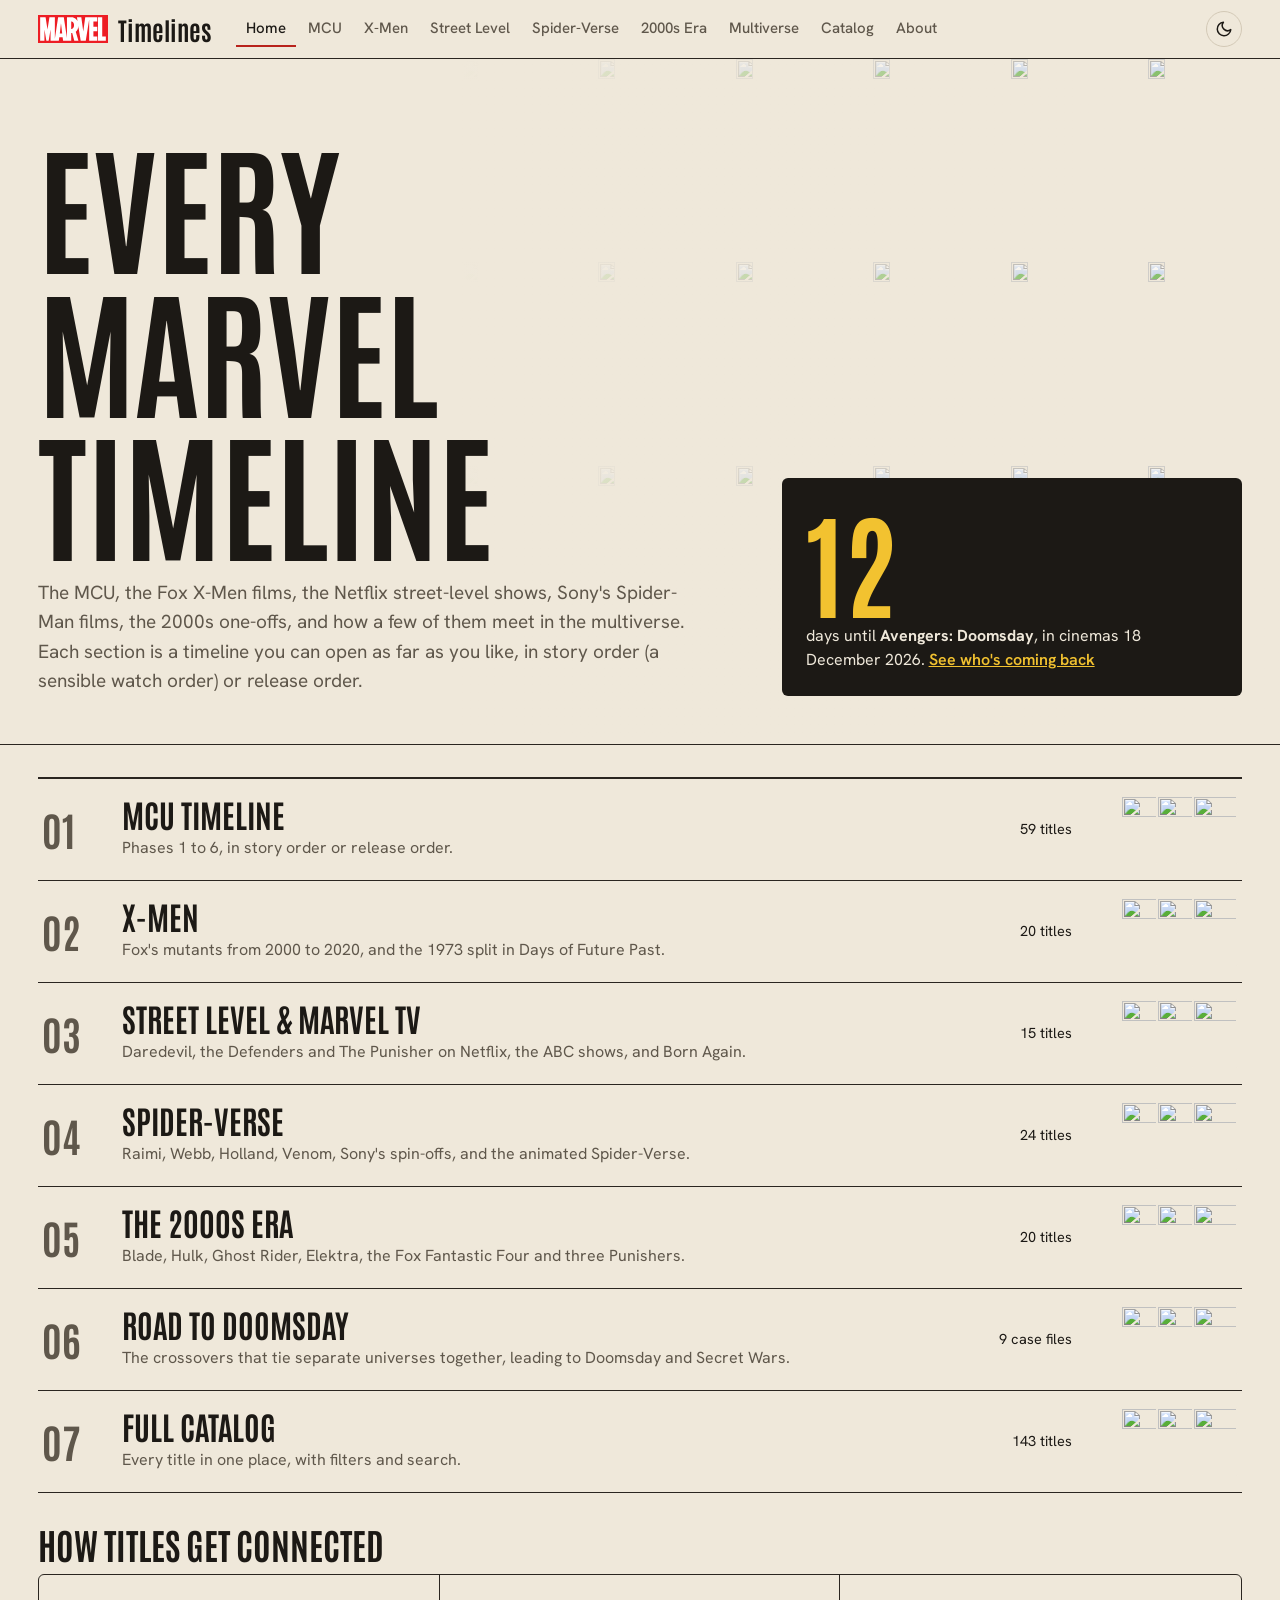
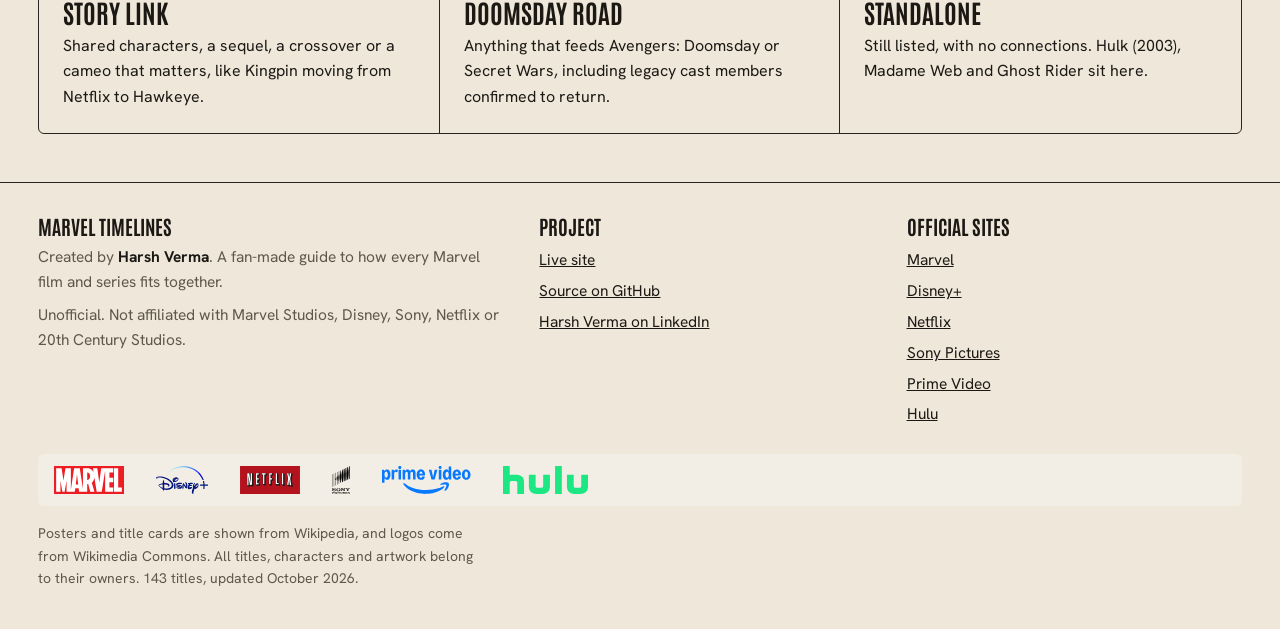
==== index.html @ 82e6a915 "Fix sticky timeline controls hiding Replace transformed hiding with pixel-aligned sticky positioning" ====
<!doctype html>
<html lang="en">
<head>
<meta charset="utf-8">
<meta name="viewport" content="width=device-width,initial-scale=1">
<title>Marvel Timelines: Every MCU, X-Men &amp; Spider-Man Watch Order</title>
<meta name="description" content="Every Marvel watch order in one place: the MCU, Fox X-Men, Netflix shows, Sony's Spider-Man films and the road to Avengers: Doomsday, as timelines.">
<link rel="preconnect" href="https://fonts.googleapis.com"><link rel="preconnect" href="https://fonts.gstatic.com" crossorigin>
<link href="https://fonts.googleapis.com/css2?family=Antonio:wght@500;700&family=Hanken+Grotesk:wght@400;500;600&display=swap" rel="stylesheet">
<link rel="stylesheet" href="assets/style.css?v=12">
<script>(function(){var m;try{m=localStorage.getItem("mode")}catch(e){}if(m==="dark"||(!m&&matchMedia("(prefers-color-scheme: dark)").matches))document.documentElement.dataset.mode="dark"})()</script>












<!-- seo:start (generated by tools/build-seo.mjs, do not edit by hand) -->
<link rel="canonical" href="https://marvel.harver.in/">
<link rel="icon" href="favicon.png" type="image/png"><link rel="apple-touch-icon" href="apple-touch-icon.png">
<meta name="author" content="Harsh Verma">
<meta property="og:type" content="website"><meta property="og:site_name" content="Marvel Timelines">
<meta property="og:title" content="Marvel Timelines: Every MCU, X-Men &amp; Spider-Man Watch Order"><meta property="og:description" content="Every Marvel watch order in one place: the MCU, Fox X-Men, Netflix shows, Sony's Spider-Man films and the road to Avengers: Doomsday, as timelines.">
<meta property="og:url" content="https://marvel.harver.in/"><meta property="og:image" content="https://marvel.harver.in/assets/share.jpg">
<meta property="og:image:width" content="1200"><meta property="og:image:height" content="630">
<meta name="twitter:card" content="summary_large_image">
<script type="application/ld+json">{"@context":"https://schema.org","@graph":[{"@type":"WebSite","@id":"https://marvel.harver.in/#website","url":"https://marvel.harver.in/","name":"Marvel Timelines","inLanguage":"en","description":"Every Marvel watch order in one place: the MCU, Fox X-Men, Netflix shows, Sony's Spider-Man films and the road to Avengers: Doomsday, as timelines.","author":{"@type":"Person","name":"Harsh Verma","url":"https://www.linkedin.com/in/harsh-verma007/","sameAs":["https://www.linkedin.com/in/harsh-verma007/","https://github.com/HarshReaver"]},"publisher":{"@type":"Person","name":"Harsh Verma","url":"https://www.linkedin.com/in/harsh-verma007/","sameAs":["https://www.linkedin.com/in/harsh-verma007/","https://github.com/HarshReaver"]}},{"@type":"ItemList","name":"Marvel Timelines sections","itemListElement":[{"@type":"ListItem","position":1,"name":"MCU Timeline: Watch Order in Story & Release Order","url":"https://marvel.harver.in/mcu.html"},{"@type":"ListItem","position":2,"name":"X-Men Movies in Order: Both Fox Timelines Explained","url":"https://marvel.harver.in/xmen.html"},{"@type":"ListItem","position":3,"name":"Daredevil, Punisher & Marvel Netflix Shows in Order","url":"https://marvel.harver.in/street-level.html"},{"@type":"ListItem","position":4,"name":"Spider-Man Movies in Order: Every Spider-Verse Timeline","url":"https://marvel.harver.in/spider-verse.html"},{"@type":"ListItem","position":5,"name":"2000s Marvel Movies: Blade, Hulk, Ghost Rider & More","url":"https://marvel.harver.in/legacy.html"},{"@type":"ListItem","position":6,"name":"Road to Avengers: Doomsday & Secret Wars Explained","url":"https://marvel.harver.in/multiverse.html"},{"@type":"ListItem","position":7,"name":"Every Marvel Movie & Series: Full Catalog with Filters","url":"https://marvel.harver.in/catalog.html"},{"@type":"ListItem","position":8,"name":"About Marvel Timelines: How the Watch Orders Work","url":"https://marvel.harver.in/about.html"}]}]}</script>
<!-- seo:end -->
</head>
<body data-page="home">
<div id="site-nav"><!-- static:start --><nav aria-label="Site"><a href="index.html">Home</a> <a href="mcu.html">MCU</a> <a href="xmen.html">X-Men</a> <a href="street-level.html">Street Level</a> <a href="spider-verse.html">Spider-Verse</a> <a href="legacy.html">2000s Era</a> <a href="multiverse.html">Multiverse</a> <a href="catalog.html">Catalog</a> <a href="about.html">About</a></nav><!-- static:end --></div>
<section class="cover">
  <div class="poster-wall" data-ids="av1,eg,iw,xm1,logan,sm2,itsv,blade1,dw,nwh,bp,ff,dofp,venom1,gotg,cafa,thunderbolts,atsv"></div>
  <div class="wrap">
    <div>
      <h1 class="masthead">Every Marvel timeline</h1>
      <p class="lede">The MCU, the Fox X-Men films, the Netflix street-level shows, Sony's Spider-Man films, the 2000s one-offs, and how a few of them meet in the multiverse. Each section is a timeline you can open as far as you like, in story order (a sensible watch order) or release order.</p>
    </div>
    <aside class="countdown" aria-live="polite">
      <div class="n" id="days">—</div>
      <p id="days-label">days until <b>Avengers: Doomsday</b>, in cinemas 18 December 2026. <a href="multiverse.html">See who's coming back</a></p>
    </aside>
  </div>
</section>
<main class="wrap">
  <nav class="toc" aria-label="Sections">
    <ol>
      <li><a href="mcu.html"><span class="num">01</span><span><span class="t">MCU Timeline</span><span class="d">Phases 1 to 6, in story order or release order.</span></span><span class="c" data-c="mcu"></span><span class="toc-posters" data-ids="cafa,av1,eg"></span></a></li>
      <li><a href="xmen.html"><span class="num">02</span><span><span class="t">X-Men</span><span class="d">Fox's mutants from 2000 to 2020, and the 1973 split in Days of Future Past.</span></span><span class="c" data-c="xmen"></span><span class="toc-posters" data-ids="xm1,dofp,logan"></span></a></li>
      <li><a href="street-level.html"><span class="num">03</span><span><span class="t">Street Level &amp; Marvel TV</span><span class="d">Daredevil, the Defenders and The Punisher on Netflix, the ABC shows, and Born Again.</span></span><span class="c" data-c="street"></span><span class="toc-posters" data-ids="dd03,ddba,ddba2"></span></a></li>
      <li><a href="spider-verse.html"><span class="num">04</span><span><span class="t">Spider-Verse</span><span class="d">Raimi, Webb, Holland, Venom, Sony's spin-offs, and the animated Spider-Verse.</span></span><span class="c" data-c="spider"></span><span class="toc-posters" data-ids="sm2,itsv,nwh"></span></a></li>
      <li><a href="legacy.html"><span class="num">05</span><span><span class="t">The 2000s Era</span><span class="d">Blade, Hulk, Ghost Rider, Elektra, the Fox Fantastic Four and three Punishers.</span></span><span class="c" data-c="legacy"></span><span class="toc-posters" data-ids="blade1,gr,ff05"></span></a></li>
      <li><a href="multiverse.html"><span class="num">06</span><span><span class="t">Road to Doomsday</span><span class="d">The crossovers that tie separate universes together, leading to Doomsday and Secret Wars.</span></span><span class="c">9 case files</span><span class="toc-posters" data-ids="loki1,mom,dw"></span></a></li>
      <li><a href="catalog.html"><span class="num">07</span><span><span class="t">Full Catalog</span><span class="d">Every title in one place, with filters and search.</span></span><span class="c" id="c-all"></span><span class="toc-posters" data-ids="hd,bh6,venom3"></span></a></li>
    </ol>
  </nav>
  <h2 style="font-size:36px;text-transform:uppercase;margin-bottom:12px">How titles get connected</h2>
  <div class="rules">
    <div><b>Story link</b><p>Shared characters, a sequel, a crossover or a cameo that matters, like Kingpin moving from Netflix to Hawkeye.</p></div>
    <div><b>Doomsday road</b><p>Anything that feeds Avengers: Doomsday or Secret Wars, including legacy cast members confirmed to return.</p></div>
    <div><b>Standalone</b><p>Still listed, with no connections. Hulk (2003), Madame Web and Ghost Rider sit here.</p></div>
  </div>
</main>
<div id="site-foot"><!-- static:start --><footer><p>Marvel Timelines, a fan-made guide by Harsh Verma.
  <a href="https://marvel.harver.in/">marvel.harver.in</a> · <a href="https://github.com/HarshReaver/Marvel-Timelines">Source on GitHub</a> ·
  <a href="https://www.linkedin.com/in/harsh-verma007/">Harsh Verma on LinkedIn</a></p>
  <p>Official sites: <a href="https://www.marvel.com">Marvel</a> · <a href="https://www.disneyplus.com">Disney+</a> ·
  <a href="https://www.netflix.com">Netflix</a> · <a href="https://www.sonypictures.com">Sony Pictures</a></p></footer><!-- static:end --></div>
<script src="assets/data.js?v=3"></script>
<script src="assets/media.js?v=4"></script>
<script src="assets/app.js?v=6"></script>
<script src="assets/home.js?v=3"></script>
</body>
</html>
---- assets/style.css ----
/* Marvel Timelines — one stylesheet, one theme per page via body[data-theme].
   Type: Antonio (display) + Hanken Grotesk (body); a page title may take one outlier face. */
:root{
  --display:"Antonio","Arial Narrow",sans-serif;
  --body:"Hanken Grotesk",ui-sans-serif,sans-serif;
  --s1:4px;--s2:8px;--s3:12px;--s4:16px;--s5:24px;--s6:32px;--s7:48px;--s8:72px;
  --bg:#efe8da;--paper:#f8f4ec;--ink:#1c1915;--muted:#5f574b;--rule:#d3c9b6;--line:#2a2520;
  --accent:#b8231c;--strip:#f3eee5;
}
[data-theme=mcu]{--bg:#0f1216;--paper:#161a20;--ink:#ece6da;--muted:#a49d90;--rule:#2b3038;--line:#3d434d;--accent:#e23b3b}
[data-theme=xmen]{--bg:#e9ecef;--paper:#f7f8fa;--ink:#1c2632;--muted:#566272;--rule:#cad1d9;--line:#2c3744;--accent:#5d7085;--head-bg:#29333f}
[data-theme=street]{--bg:#0d0b0b;--paper:#161313;--ink:#ebe4da;--muted:#988e85;--rule:#2e2927;--line:#3c3533;--accent:#d0181f}
[data-theme=spider]{--bg:#10131f;--paper:#171b2b;--ink:#f1eee8;--muted:#a3a9bd;--rule:#2b3047;--line:#3b4262;--accent:#e2231a}
[data-theme=legacy]{--bg:#1b2a33;--paper:#f2e6c9;--ink:#f2e6c9;--muted:#a9bcc2;--rule:#355261;--line:#4b6b7a;--accent:#f08a24}
[data-theme=tva]{--bg:#0c1a12;--paper:#13261a;--ink:#e8e2c8;--muted:#9db39f;--rule:#22382a;--line:#3c5a44;--accent:#d4a531}
/* dark theme (nav button) for the light pages; the MCU, Street Level, Spider-Verse, 2000s and Multiverse pages are always dark */
html[data-mode=dark]{color-scheme:dark}
html[data-mode=dark] body:not([data-theme]){--bg:#121110;--paper:#1c1a17;--ink:#ece6da;--muted:#a39b8e;--rule:#302c27;--line:#4a443d;--accent:#e5463c}
html[data-mode=dark] [data-theme=xmen]{--bg:#11161c;--paper:#19202a;--ink:#e6eaef;--muted:#9eaaba;--rule:#28313c;--line:#3c4756;--accent:#9fb3c8}

*{box-sizing:border-box}
html,body{overflow-x:clip}
html{scroll-behavior:smooth}
body{margin:0;background:var(--bg);color:var(--ink);font:400 17px/1.6 var(--body);font-variant-numeric:lining-nums tabular-nums;-webkit-font-smoothing:antialiased}
h1,h2,h3,h4{font-family:var(--display);font-weight:700;line-height:1.05;margin:0}
a{color:inherit}
img{max-width:100%}
.wrap{max-width:2200px;margin:0 auto;padding:0 clamp(16px,3vw,56px)}
:focus-visible{outline:3px solid var(--accent);outline-offset:2px}

/* ---------- nav ---------- */
.nav{position:sticky;top:0;z-index:30;background:var(--bg);border-bottom:1px solid var(--line)}
.nav .wrap{display:flex;align-items:center;gap:var(--s5);min-height:58px}
.mark{display:flex;align-items:center;gap:10px;text-decoration:none;flex:none}
.mark img{height:28px;width:auto;display:block}
.mark span{font:700 25px/1 var(--display)}
.nav ul{display:flex;gap:2px;list-style:none;margin:0;padding:0;overflow-x:auto;min-width:0;scrollbar-width:none}
.nav ul::-webkit-scrollbar{display:none}
.nav li a{display:block;padding:9px 10px;font:500 15px/1 var(--body);text-decoration:none;white-space:nowrap;color:var(--muted);border-bottom:2px solid transparent}
.nav li a:hover{color:var(--ink)}
.nav li a[aria-current]{color:var(--ink);border-color:var(--accent)}
.mode{flex:none;display:grid;place-items:center;width:36px;height:36px;margin-left:auto;padding:0;border:1px solid var(--rule);border-radius:50%;background:none;color:var(--ink);cursor:pointer}
.mode:hover{border-color:var(--ink)}
.mode svg{width:18px;height:18px}
.mode .sun,html[data-mode=dark] .mode .moon{display:none}
html[data-mode=dark] .mode .sun{display:block}

/* ---------- page head: title, poster wall ---------- */
.head{position:relative;overflow:hidden;isolation:isolate;background:var(--head-bg,var(--bg));border-bottom:1px solid var(--line)}
.head-copy{position:relative;z-index:1;padding-top:var(--s7);padding-bottom:var(--s7)}
.head h1{font-size:clamp(52px,8vw,112px);line-height:1.02;text-transform:uppercase;margin:0 0 var(--s4)}
.head h1 .h1-sub{display:block;margin-top:.5em;font:600 clamp(16px,1.6vw,22px)/1.3 var(--body,inherit);letter-spacing:.08em;text-shadow:none;color:var(--muted)}
.lede{max-width:62ch;margin:0;font-size:19px;line-height:1.55;color:var(--muted)}
.lede b{color:var(--ink);font-weight:600}
.poster-wall{position:absolute;z-index:0;top:0;right:0;bottom:0;width:min(64%,1150px);display:flex;flex-wrap:wrap;align-content:flex-start;gap:6px;overflow:hidden}
.poster-wall img{width:calc((100% - 30px) / 6);height:auto;aspect-ratio:2/3;object-fit:cover;display:block}
.poster-wall img.w2{width:calc((100% - 30px) / 3 + 6px);aspect-ratio:4/3}
.poster-wall::after{content:"";position:absolute;inset:0;background:linear-gradient(90deg,var(--head-bg,var(--bg)) 0%,color-mix(in oklab,var(--head-bg,var(--bg)) 78%,transparent) 30%,color-mix(in oklab,var(--head-bg,var(--bg)) 40%,transparent) 70%,color-mix(in oklab,var(--head-bg,var(--bg)) 25%,transparent) 100%)}
[data-theme=xmen] .head{--ink:#eef1f4;--muted:#c2cad4;color:var(--ink)}
[data-theme=xmen] .head h1{font:400 clamp(40px,6vw,84px)/1.1 "Michroma",var(--display);letter-spacing:.14em}
[data-theme=street] .head h1{color:var(--accent)}
[data-theme=spider] .head h1{text-shadow:-3px 0 rgb(0 200 255 / .7),3px 0 rgb(255 30 90 / .7)}
[data-theme=tva] .head h1{font:700 clamp(44px,7vw,96px)/1.04 "Space Mono",monospace;letter-spacing:-.02em}

/* ---------- controls ---------- */
.controls{display:flex;flex-wrap:wrap;gap:var(--s3) var(--s4);align-items:center;padding:var(--s4) 0;border-bottom:1px solid var(--rule)}
.seg{display:inline-flex;border:1.5px solid var(--line);border-radius:6px;overflow:hidden}
.seg button{font:500 14.5px/1 var(--body);background:none;color:var(--ink);border:0;padding:10px 14px;cursor:pointer}
.seg button+button{border-left:1.5px solid var(--line)}
.seg button[aria-pressed=true]{background:var(--ink);color:var(--bg)}
.controls input[type=search],.controls select{font:15px var(--body);padding:9px 12px;border:1.5px solid var(--line);border-radius:6px;background:var(--paper);color:var(--ink);min-width:220px}
.controls label{font-size:15px;display:flex;gap:6px;align-items:center;cursor:pointer}
.count{margin-left:auto;font-size:14px;color:var(--muted)}
/* hidden by moving its sticky top in whole pixels (a transform left the buttons on half pixels and clipped their borders) */
.t-controls{position:sticky;top:59px;z-index:20;background:var(--bg);display:block;transition:top .25s ease}
.t-controls.away{top:calc(-1 * var(--bar-h, 160px))}
.t-bar-top{display:flex;flex-wrap:wrap;gap:10px 16px;align-items:center}
/* the 2px/1px padding keeps the button borders inside the scroll box, which clips them at some zoom levels */
.t-jump{display:flex;gap:6px;margin-top:8px;overflow-x:auto;padding:2px 1px 4px;scrollbar-width:none}
.t-jump::-webkit-scrollbar{display:none}
.t-jump button{flex:none;font:500 14px/1 var(--body);padding:8px 12px;border-radius:999px;cursor:pointer;background:none;color:var(--ink);border:1.5px solid var(--jump,var(--gc))}
.t-jump button[aria-pressed=true]{background:var(--jump,var(--gc));color:var(--jump-ink,var(--bg))}
/* section buttons in one page colour: MCU red, X-Men steel, Street Level red, Spider-Verse blue with the red/cyan title glitch, 2000s orange */
[data-theme=mcu] .t-jump{--jump:#d42a2a;--jump-ink:#fff}
[data-theme=xmen] .t-jump{--jump:var(--accent);--jump-ink:var(--paper)}
[data-theme=spider] .t-jump{--jump:#1f5fd6;--jump-ink:#fff}
[data-theme=street] .t-jump{--jump:var(--accent);--jump-ink:#fff}
[data-theme=legacy] .t-jump{--jump:var(--accent);--jump-ink:#1b2a33}
[data-theme=spider] .t-jump button[aria-pressed=true]{text-shadow:-1px 0 rgb(0 200 255 / .8),1.5px 0 rgb(255 30 90 / .95)}

/* ---------- collapsible sections ---------- */
.tree{padding:var(--s4) 0 var(--s7)}
.t-sec{margin:0 0 var(--s3);scroll-margin-top:190px}
.s-head{all:unset;box-sizing:border-box;cursor:pointer;display:flex;align-items:center;gap:var(--s4);width:100%;padding:12px 18px;background:var(--gc);color:var(--bg);border-radius:4px}
.s-head:hover{filter:brightness(1.08)}
.s-head:focus-visible{outline:3px solid var(--accent);outline-offset:3px}
.s-name{font:700 27px/1.05 var(--display);text-transform:uppercase}
.s-count{margin-left:auto;font-size:14px;white-space:nowrap;opacity:.85}
.s-chev{flex:none;width:11px;height:11px;border-right:2.5px solid currentColor;border-bottom:2.5px solid currentColor;transform:rotate(45deg);margin:-6px 4px 0 0;transition:transform .15s}
.t-sec.closed .s-chev{transform:rotate(-45deg);margin-top:0}
.s-sub{margin:var(--s2) 0 0;font-size:15px;color:var(--muted)}
.t-sec.closed .sec-body{display:none}
.sec-body{padding-top:var(--s5)}
.t-sec.bare .sec-body{padding-top:0}
[data-theme=xmen] .s-name{font:400 18px/1.3 "Michroma",var(--display);letter-spacing:.12em}
[data-theme=legacy] .s-head,[data-theme=legacy] .t-jump button[aria-pressed=true]{color:#1b2a33}

/* ---------- tree rows ---------- */
.t-row,.t-cell{position:relative;padding-left:44px}
.t-row{padding-bottom:var(--s5)}
.t-row::before,.t-cell::before{content:"";position:absolute;left:12px;top:0;bottom:0;width:3px;background:var(--gc)}
.node{position:relative;display:grid;grid-template-columns:108px minmax(0,1fr);gap:var(--s4);align-items:start;background:var(--paper);border:1px solid var(--rule);border-radius:4px;padding:var(--s4);color:var(--ink)}
.node::before{content:"";position:absolute;left:-42px;top:20px;width:20px;height:20px;border-radius:50%;background:var(--bg);border:4px solid var(--gc)}
.node.no-img,.node.wide-img{grid-template-columns:minmax(0,1fr)}
.node.is-up{border-style:dashed}
.n-poster{display:block;width:108px;height:auto;aspect-ratio:2/3;object-fit:cover;border-radius:3px;background:var(--rule)}
.wide-img .n-poster{width:auto;max-width:min(100%,360px);height:auto;max-height:120px;aspect-ratio:auto;object-fit:contain;background:none}
.n-meta{display:flex;flex-wrap:wrap;justify-content:space-between;gap:2px 12px;font-size:14px;color:var(--muted)}
.n-num{display:inline-block;margin-right:8px;padding:0 6px;border-radius:3px;background:var(--gc);color:var(--bg);font-weight:600}
.n-title{font-size:27px;line-height:1.05;text-transform:uppercase;margin:4px 0 6px}
.node p{margin:6px 0 0;font-size:16px;line-height:1.6;max-width:70ch}
.n-links{list-style:none;margin:var(--s3) 0 0;padding:var(--s3) 0 0;border-top:1px solid var(--rule);font-size:14.5px;color:var(--muted);display:grid;gap:4px}
.n-links button{all:unset;cursor:pointer;font-weight:600;color:var(--ink);text-decoration:underline;text-decoration-thickness:1px;text-underline-offset:3px;margin-right:4px}
.n-links button:hover{color:var(--accent)}
.n-wp{display:inline-block;margin-top:var(--s2);font-size:14px;color:var(--muted)}
.tags{display:flex;flex-wrap:wrap;gap:6px;margin:2px 0 4px}
.tag{font:600 13px/1.2 var(--body);padding:3px 9px;border-radius:999px;border:1px solid currentColor}
.tag.mv{color:var(--accent)}
.tag.up{background:var(--ink);color:var(--bg);border-color:var(--ink)}
.tag.bad{background:#6b4423;color:#f6efe2;border-color:#6b4423}
/* optional extras: a plain list inside the node, never a card in a card */
.sides{grid-column:1/-1;margin-top:var(--s2);padding-top:var(--s3);border-top:1px dashed var(--rule)}
.sides-h{font-size:14.5px;font-weight:600;color:var(--muted);margin-bottom:var(--s2)}
.sides .node{background:none;border:0;border-radius:0;padding:var(--s2) 0;grid-template-columns:64px minmax(0,1fr)}
.sides .node.no-img,.sides .node.wide-img{grid-template-columns:minmax(0,1fr)}
.sides .node::before{display:none}
.sides .n-poster{width:64px}
.sides .wide-img .n-poster{max-height:70px}
.sides .n-title{font-size:20px}
.sides .node p{font-size:15px}
.t-fork{position:relative;display:grid;grid-template-columns:repeat(var(--n),minmax(0,1fr));gap:var(--s4);padding:30px 0 var(--s4)}
.t-fork::before{content:"";position:absolute;left:12px;top:0;height:22px;width:3px;background:var(--line)}
.t-fork::after{content:"";position:absolute;left:12px;right:12%;top:20px;height:3px;background:var(--line)}
.t-fork>div{border-top:5px solid var(--gc);padding:var(--s2) 0 0 6px}
.t-fork b{display:block;font:700 23px/1.1 var(--display);text-transform:uppercase;color:var(--gc)}
.t-fork small{display:block;font-size:14px;color:var(--muted);margin-top:3px}
[data-theme=xmen] .t-fork b{font:400 15px/1.3 "Michroma",var(--display);letter-spacing:.1em}
.t-lanes{display:grid;grid-template-columns:repeat(var(--n),minmax(0,1fr));gap:0 var(--s4)}
.t-cell{padding-left:32px;padding-bottom:var(--s5);grid-row:var(--r);grid-column:var(--l)}
.t-cell::before{left:6px}
.t-cell .node{grid-template-columns:76px minmax(0,1fr);padding:var(--s3)}
.t-cell .node.no-img,.t-cell .node.wide-img{grid-template-columns:minmax(0,1fr)}
.t-cell .node::before{left:-36px}
.t-cell .n-poster{width:76px}
.t-cell.empty::before{display:none}
.t-lanes[style*="--n:4"] .node{grid-template-columns:minmax(0,1fr)}
.t-lanes[style*="--n:4"] .n-poster{width:96px}
.t-lanes[style*="--n:4"] .node p,.t-lanes[style*="--n:4"] .n-links{font-size:14px}
.t-lanes[style*="--n:4"] .n-title{font-size:21px}
.lane-tag{display:none}
.flash{animation:flash 1.8s ease-out}
@keyframes flash{0%{box-shadow:0 0 0 5px var(--accent)}100%{box-shadow:0 0 0 0 transparent}}
[data-theme=legacy] .node{--ink:#1d1b17;--muted:#5a5446;--rule:#cbbd97;color:#1d1b17}
[data-theme=legacy] .n-num{color:#1d1b17}

/* wide screens and zoomed-out views: two columns around a centre spine, then three */
@media (min-width:1180px){
  .sec-body:not(.has-lanes){display:grid;grid-template-columns:repeat(2,minmax(0,1fr));column-gap:88px;position:relative}
  .sec-body:not(.has-lanes)::before{content:"";position:absolute;left:50%;top:0;bottom:var(--s5);width:3px;margin-left:-1.5px;background:var(--gc)}
  .sec-body:not(.has-lanes)>.t-row{padding-left:0}
  .sec-body:not(.has-lanes)>.t-row::before{display:none}
  .sec-body:not(.has-lanes)>.t-row:nth-child(odd)>.node::before{left:auto;right:-55px}
  .sec-body:not(.has-lanes)>.t-row:nth-child(even)>.node::before{left:-55px}
}
@media (min-width:2000px){
  .sec-body:not(.has-lanes){grid-template-columns:repeat(3,minmax(0,1fr));column-gap:var(--s5)}
  .sec-body:not(.has-lanes)::before,.sec-body:not(.has-lanes)>.t-row>.node::before{display:none}
}

/* ---------- dialog ---------- */
dialog{border:1px solid var(--line);border-radius:6px;background:var(--paper);color:var(--ink);padding:0;max-width:680px;width:calc(100% - 32px)}
[data-theme=legacy] dialog{--ink:#1d1b17;--muted:#5a5446;--rule:#cbbd97;color:#1d1b17}
dialog::backdrop{background:rgb(12 10 8 / .65)}
.dlg-top{display:grid;grid-template-columns:auto minmax(0,1fr);gap:var(--s4);padding:var(--s5);border-bottom:1px solid var(--rule);position:relative}
.dlg-top .n-poster{width:96px}
.dlg-top.wide{grid-template-columns:minmax(0,1fr)}
.dlg-top h3{font-size:34px;text-transform:uppercase;padding-right:44px}
.dlg-where{font-size:14.5px;color:var(--muted);margin-top:4px}
.dlg-x{position:absolute;top:14px;right:14px;font:500 22px/1 var(--body);background:none;border:1.5px solid var(--line);border-radius:6px;color:var(--ink);width:38px;height:38px;cursor:pointer}
.dlg-body{padding:var(--s4) var(--s5) var(--s5)}
.dlg-body p{margin:0 0 var(--s4)}
.links{list-style:none;margin:0;padding:0;border-top:1px solid var(--rule)}
.links li{border-bottom:1px solid var(--rule);padding:9px 0;display:grid;gap:2px}
.links button{all:unset;cursor:pointer;font:700 19px/1.15 var(--display);text-transform:uppercase;text-decoration:underline;text-decoration-thickness:1px;text-underline-offset:3px}
.links span{font-size:14.5px;color:var(--muted)}
.dlg-h{font-weight:600;margin:0 0 6px}
.solo-note{font-size:15px;color:var(--muted);border:1px dashed var(--rule);border-radius:4px;padding:var(--s3)}
.go{display:inline-block;margin-top:var(--s4);font-weight:600}

/* ---------- catalog ---------- */
.group{padding:var(--s6) 0 var(--s2)}
.group-head{display:flex;align-items:baseline;gap:var(--s4);margin-bottom:var(--s4)}
.group-head h2{font-size:36px}
.group-head .bar{flex:1;height:1px;background:var(--line)}
.group-head small{font-size:14px;color:var(--muted)}
.grid{display:grid;grid-template-columns:repeat(auto-fill,minmax(320px,1fr));gap:var(--s4)}
.card{display:grid;grid-template-columns:84px minmax(0,1fr);gap:var(--s3);align-content:start;background:var(--paper);border:1px solid var(--rule);border-radius:4px;padding:var(--s3)}
.card.no-img,.card.wide-img{grid-template-columns:minmax(0,1fr)}
.card .n-poster{width:84px}
.card .yr{font-size:13.5px;color:var(--muted)}
.card .tt{font-size:22px;text-transform:uppercase;margin:2px 0 4px}
.card .cd{margin:4px 0 0;font-size:15px;line-height:1.55}
.card .more{all:unset;cursor:pointer;display:inline-block;margin-top:var(--s2);font-weight:600;font-size:14.5px;text-decoration:underline;text-underline-offset:3px}
.empty{padding:var(--s7) 0;color:var(--muted)}

/* ---------- home ---------- */
.cover{position:relative;overflow:hidden;isolation:isolate;border-bottom:1px solid var(--line)}
.cover .wrap{position:relative;z-index:1;display:grid;grid-template-columns:minmax(0,1.3fr) minmax(0,1fr);gap:var(--s6);align-items:end;padding-top:var(--s8);padding-bottom:var(--s7)}
.masthead{font-size:clamp(64px,11vw,156px);line-height:1.02;text-transform:uppercase;margin:0 0 var(--s4)}
.countdown{background:var(--ink);color:var(--bg);padding:var(--s5);border-radius:6px;max-width:460px;justify-self:end}
.countdown .n{font:700 clamp(72px,9vw,120px)/1 var(--display);color:#f2c230}
.countdown p{margin:6px 0 0;font-size:16px;line-height:1.5}
.countdown a{color:#f2c230;font-weight:600}
html[data-mode=dark] .countdown{background:var(--paper);color:var(--ink);border:1px solid var(--line)}
.toc{padding:var(--s6) 0}
.toc ol{list-style:none;margin:0;padding:0;border-top:2px solid var(--line)}
.toc li a{display:grid;grid-template-columns:64px minmax(0,1fr) auto 150px;gap:var(--s4);align-items:center;padding:var(--s4) 4px;border-bottom:1px solid var(--line);text-decoration:none}
.toc li a:hover{background:var(--paper)}
.toc .num{font:700 40px/1 var(--display);color:var(--muted)}
.toc .t{font:700 32px/1.05 var(--display);text-transform:uppercase;display:block}
.toc .d{font-size:16px;color:var(--muted);display:block;margin-top:4px}
.toc .c{font-size:14.5px;white-space:nowrap}
.toc-posters{display:flex;justify-content:flex-end}
.toc-posters img{width:46px;height:auto;aspect-ratio:2/3;object-fit:cover;border-radius:2px;margin-left:-10px;border:2px solid var(--bg)}
.rules{display:grid;grid-template-columns:repeat(3,minmax(0,1fr));border:1.5px solid var(--line);border-radius:6px;overflow:hidden;margin:var(--s3) 0 0}
.rules div{padding:var(--s5);border-right:1px solid var(--line)}
.rules div:last-child{border:0}
.rules b{font:700 26px/1.05 var(--display);display:block;margin-bottom:6px;text-transform:uppercase}
.rules p{margin:0;font-size:16px}
.prose{max-width:68ch;padding-bottom:var(--s6)}
.prose h2{font-size:34px;margin:var(--s6) 0 var(--s3);text-transform:uppercase}

/* ---------- multiverse ---------- */
.map{background:var(--paper);border:1px solid var(--line);border-radius:6px;margin:var(--s5) 0;overflow-x:auto}
.map svg{display:block;min-width:1000px;width:100%;height:auto}
.files{display:grid;grid-template-columns:repeat(auto-fill,minmax(320px,1fr));gap:var(--s4);margin-top:var(--s3)}
.file{background:var(--paper);border:1px solid var(--line);border-radius:4px;padding:var(--s4) var(--s4) var(--s4)}
.file::before{content:"Case " attr(data-no);display:block;font-size:13.5px;color:var(--muted);margin-bottom:4px}
.file h3{font-size:24px;text-transform:uppercase;margin-bottom:6px}
.file p{margin:0 0 var(--s2);font-size:16px}
.file .open{all:unset;cursor:pointer;font-weight:600;font-size:15px;border-bottom:2px solid var(--accent);margin-right:var(--s3)}

/* ---------- footer ---------- */
.foot{margin-top:var(--s7);border-top:1px solid var(--line);padding:var(--s6) 0 var(--s6);font-size:15.5px;color:var(--muted)}
.foot-grid{display:grid;grid-template-columns:minmax(0,1.4fr) repeat(2,minmax(0,1fr));gap:var(--s5) var(--s6)}
.foot h4{font:700 20px/1.1 var(--display);text-transform:uppercase;color:var(--ink);margin-bottom:var(--s2)}
.foot a{display:block;padding:3px 0;color:var(--ink)}
.foot p{margin:0 0 var(--s2);max-width:56ch}
.foot b{color:var(--ink)}
.foot-logos{display:flex;flex-wrap:wrap;align-items:center;gap:var(--s3) var(--s6);margin-top:var(--s5);padding:var(--s3) var(--s4);background:var(--strip);border-radius:6px}
.foot-logos a{display:block;padding:0}
.foot-logos img{height:28px;width:auto;display:block}
.foot-note{margin-top:var(--s4)!important;font-size:14px}

@media (max-width:1100px){
  .poster-wall{width:100%}
  .poster-wall::after{background:linear-gradient(90deg,var(--head-bg,var(--bg)) 0%,color-mix(in oklab,var(--head-bg,var(--bg)) 82%,transparent) 55%,color-mix(in oklab,var(--head-bg,var(--bg)) 60%,transparent) 100%)}
}
@media (max-width:820px){
  .nav .wrap{gap:12px;min-height:0;height:48px}
  .nav ul{flex:1}
  .mark img{height:22px}
  .mark span{font-size:20px}
  .nav li a{padding:8px;font-size:14px}
  .cover .wrap{grid-template-columns:minmax(0,1fr)}
  .countdown{justify-self:start}
  .rules{grid-template-columns:minmax(0,1fr)}
  .rules div{border-right:0;border-bottom:1px solid var(--line)}
  .toc li a{grid-template-columns:44px minmax(0,1fr)}
  .toc .c{grid-column:2}
  .toc-posters{display:none}
  .foot-grid{grid-template-columns:minmax(0,1fr)}
  .t-controls{top:49px;padding:8px 0}
  .t-controls .count{display:none}
  .t-bar-top{gap:6px}
  .t-jump{margin-top:6px;padding:2px 1px}
  .t-jump button{padding:6px 10px;font-size:13px}
  .t-sec{scroll-margin-top:150px}
  .seg button{padding:8px 7px;font-size:13px}
  .t-lanes,.t-fork{grid-template-columns:minmax(0,1fr)}
  .t-cell{grid-row:auto;grid-column:auto;order:var(--o)}
  .t-cell.first:not(:first-child){margin-top:var(--s4)}
  .t-fork::after{display:none}
  .t-fork{padding-left:44px}
  .t-cell.empty{display:none}
  .t-cell{padding-left:44px}
  .t-cell::before{left:12px}
  .t-cell .node::before{left:-42px}
  .t-cell.first .lane-tag{display:block;font-size:14px;font-weight:600;color:var(--gc);margin-bottom:4px}
  .node{grid-template-columns:76px minmax(0,1fr);gap:var(--s3);padding:var(--s3)}
  .n-poster{width:76px}
  .n-title{font-size:23px}
  .poster-wall img{width:calc((100% - 12px) / 3)}
}
@media (max-width:480px){.mark span{display:none}}
@media (max-width:400px){.wide-only{display:none}}
@media (prefers-reduced-motion:reduce){*{transition:none!important;animation:none!important;scroll-behavior:auto!important}}
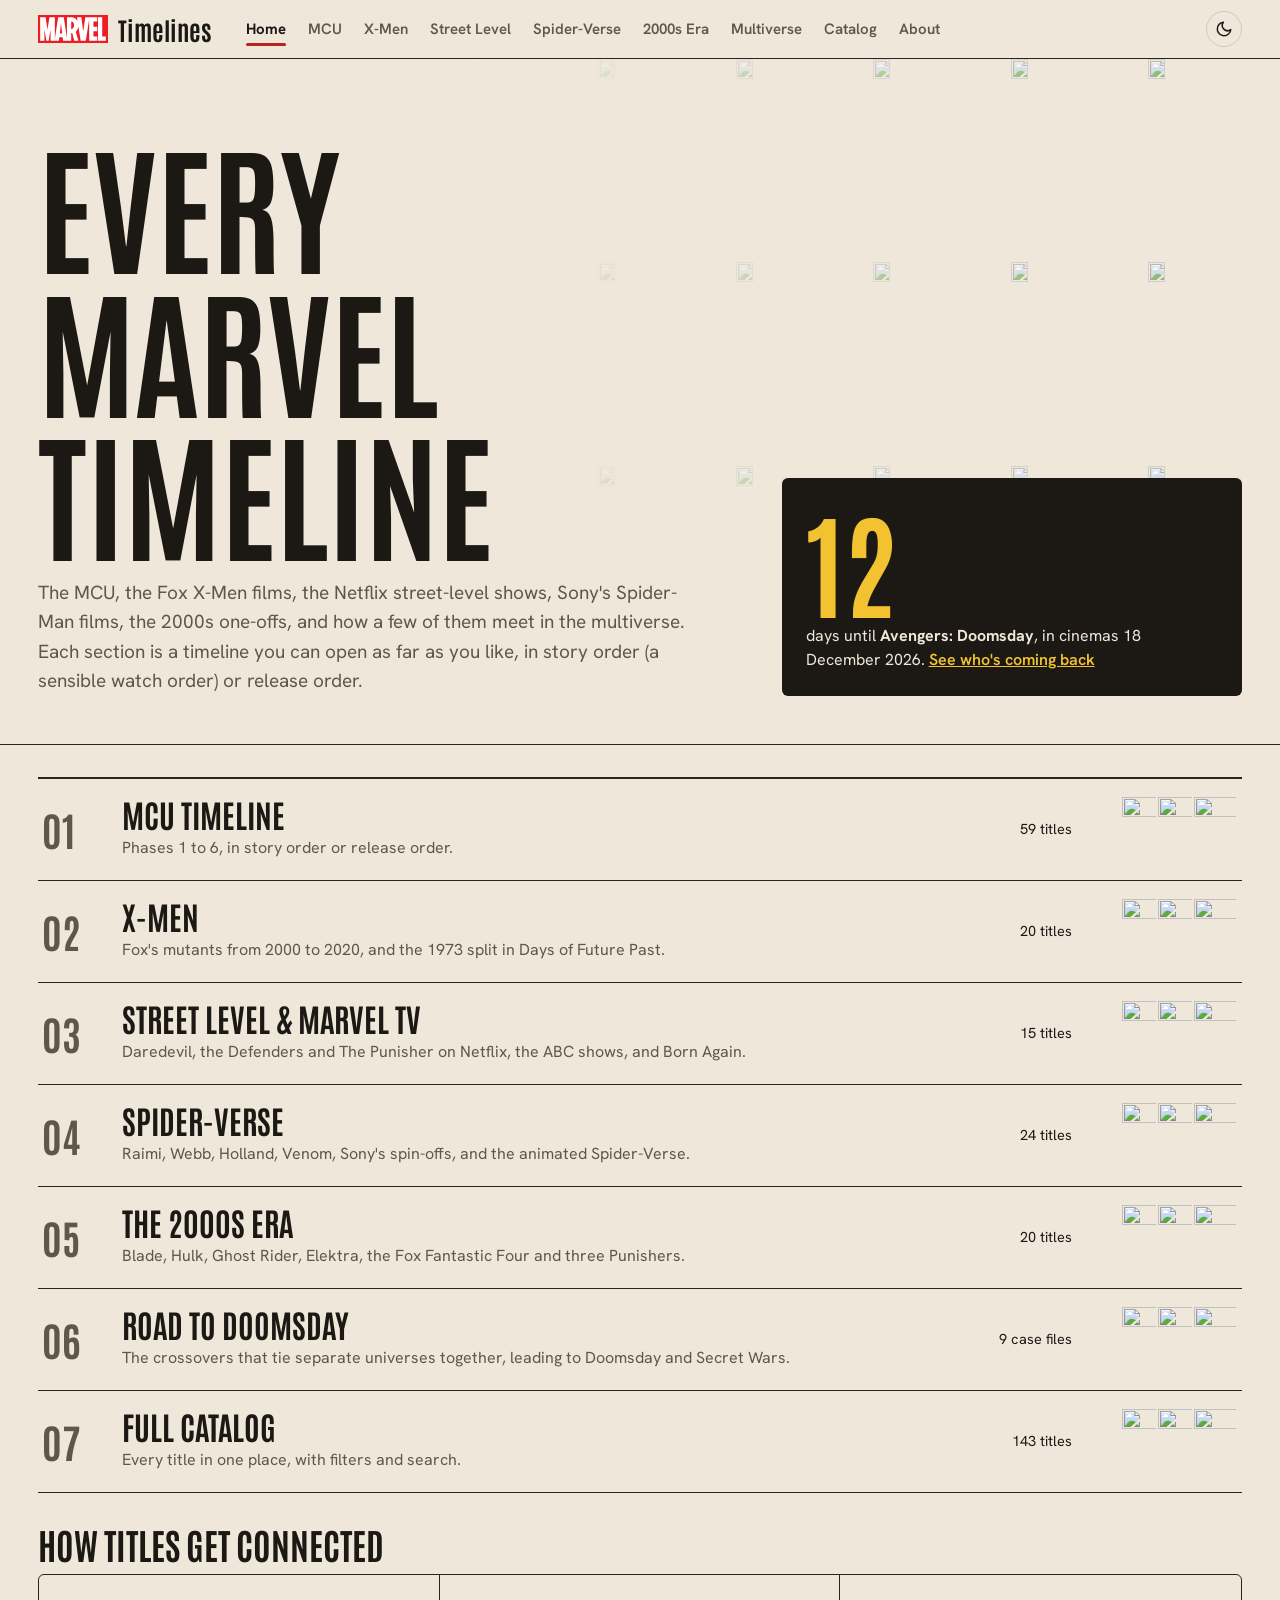
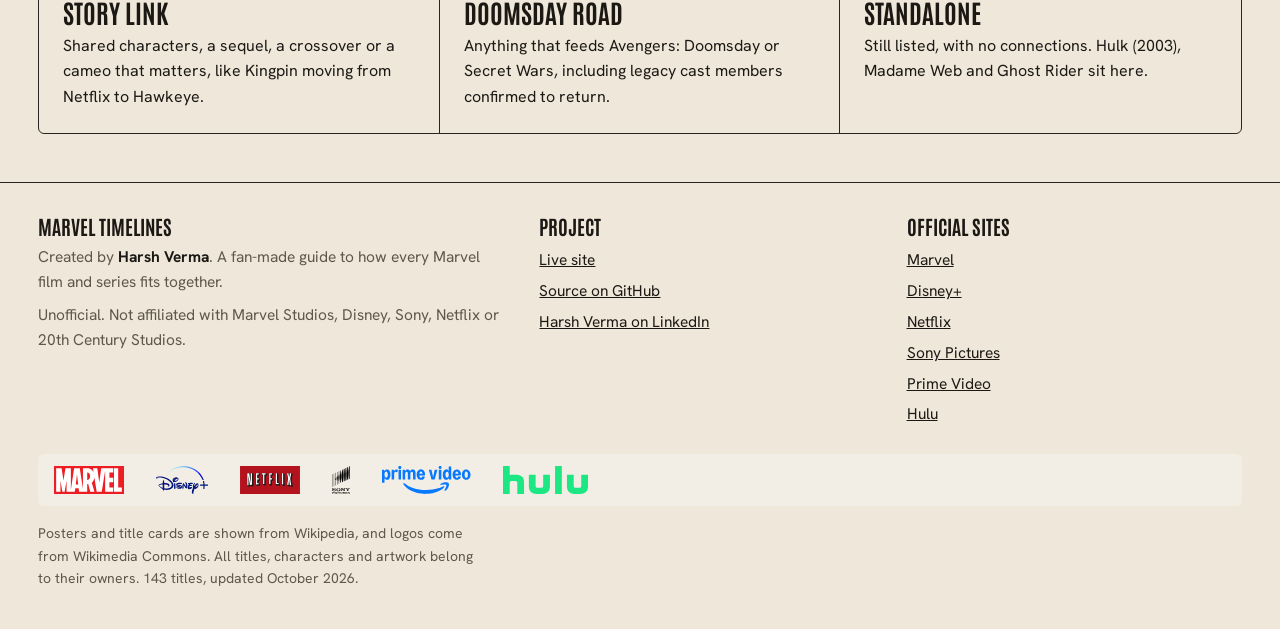
==== commit 71ba3434: "Enhance navigation link interactions Make navigation links bolder and add animated accent underlines" ====
--- a/index.html
+++ b/index.html
@@ -7,8 +7,9 @@
 <meta name="description" content="Every Marvel watch order in one place: the MCU, Fox X-Men, Netflix shows, Sony's Spider-Man films and the road to Avengers: Doomsday, as timelines.">
 <link rel="preconnect" href="https://fonts.googleapis.com"><link rel="preconnect" href="https://fonts.gstatic.com" crossorigin>
 <link href="https://fonts.googleapis.com/css2?family=Antonio:wght@500;700&family=Hanken+Grotesk:wght@400;500;600&display=swap" rel="stylesheet">
-<link rel="stylesheet" href="assets/style.css?v=12">
+<link rel="stylesheet" href="assets/style.css?v=13">
 <script>(function(){var m;try{m=localStorage.getItem("mode")}catch(e){}if(m==="dark"||(!m&&matchMedia("(prefers-color-scheme: dark)").matches))document.documentElement.dataset.mode="dark"})()</script>
+
 
 
 
@@ -73,7 +74,7 @@
   <p>Official sites: <a href="https://www.marvel.com">Marvel</a> · <a href="https://www.disneyplus.com">Disney+</a> ·
   <a href="https://www.netflix.com">Netflix</a> · <a href="https://www.sonypictures.com">Sony Pictures</a></p></footer><!-- static:end --></div>
 <script src="assets/data.js?v=3"></script>
-<script src="assets/media.js?v=4"></script>
+<script src="assets/media.js?v=5"></script>
 <script src="assets/app.js?v=6"></script>
 <script src="assets/home.js?v=3"></script>
 </body>
--- a/assets/style.css
+++ b/assets/style.css
@@ -36,9 +36,15 @@
 .mark span{font:700 25px/1 var(--display)}
 .nav ul{display:flex;gap:2px;list-style:none;margin:0;padding:0;overflow-x:auto;min-width:0;scrollbar-width:none}
 .nav ul::-webkit-scrollbar{display:none}
-.nav li a{display:block;padding:9px 10px;font:500 15px/1 var(--body);text-decoration:none;white-space:nowrap;color:var(--muted);border-bottom:2px solid transparent}
+/* menu links: bold; an accent underline grows in on hover (half) and on the current page (full), and links dip slightly when tapped */
+.nav li a{position:relative;display:block;padding:9px 10px;font:600 15px/1 var(--body);text-decoration:none;white-space:nowrap;color:var(--muted);transition:color .2s,transform .15s}
+.nav li a::after{content:"";position:absolute;left:10px;right:10px;bottom:0;height:2.5px;border-radius:2px;background:var(--accent);transform:scaleX(0);transition:transform .25s ease}
 .nav li a:hover{color:var(--ink)}
-.nav li a[aria-current]{color:var(--ink);border-color:var(--accent)}
+.nav li a:hover::after{transform:scaleX(.5)}
+.nav li a:active{transform:scale(.94)}
+.nav li a[aria-current]{color:var(--ink);font-weight:700}
+.nav li a[aria-current]::after{transform:scaleX(1);animation:nav-in .45s ease .1s both}
+@keyframes nav-in{from{transform:scaleX(0)}}
 .mode{flex:none;display:grid;place-items:center;width:36px;height:36px;margin-left:auto;padding:0;border:1px solid var(--rule);border-radius:50%;background:none;color:var(--ink);cursor:pointer}
 .mode:hover{border-color:var(--ink)}
 .mode svg{width:18px;height:18px}
@@ -272,6 +278,7 @@
   .mark img{height:22px}
   .mark span{font-size:20px}
   .nav li a{padding:8px;font-size:14px}
+  .nav li a::after{left:8px;right:8px}
   .cover .wrap{grid-template-columns:minmax(0,1fr)}
   .countdown{justify-self:start}
   .rules{grid-template-columns:minmax(0,1fr)}
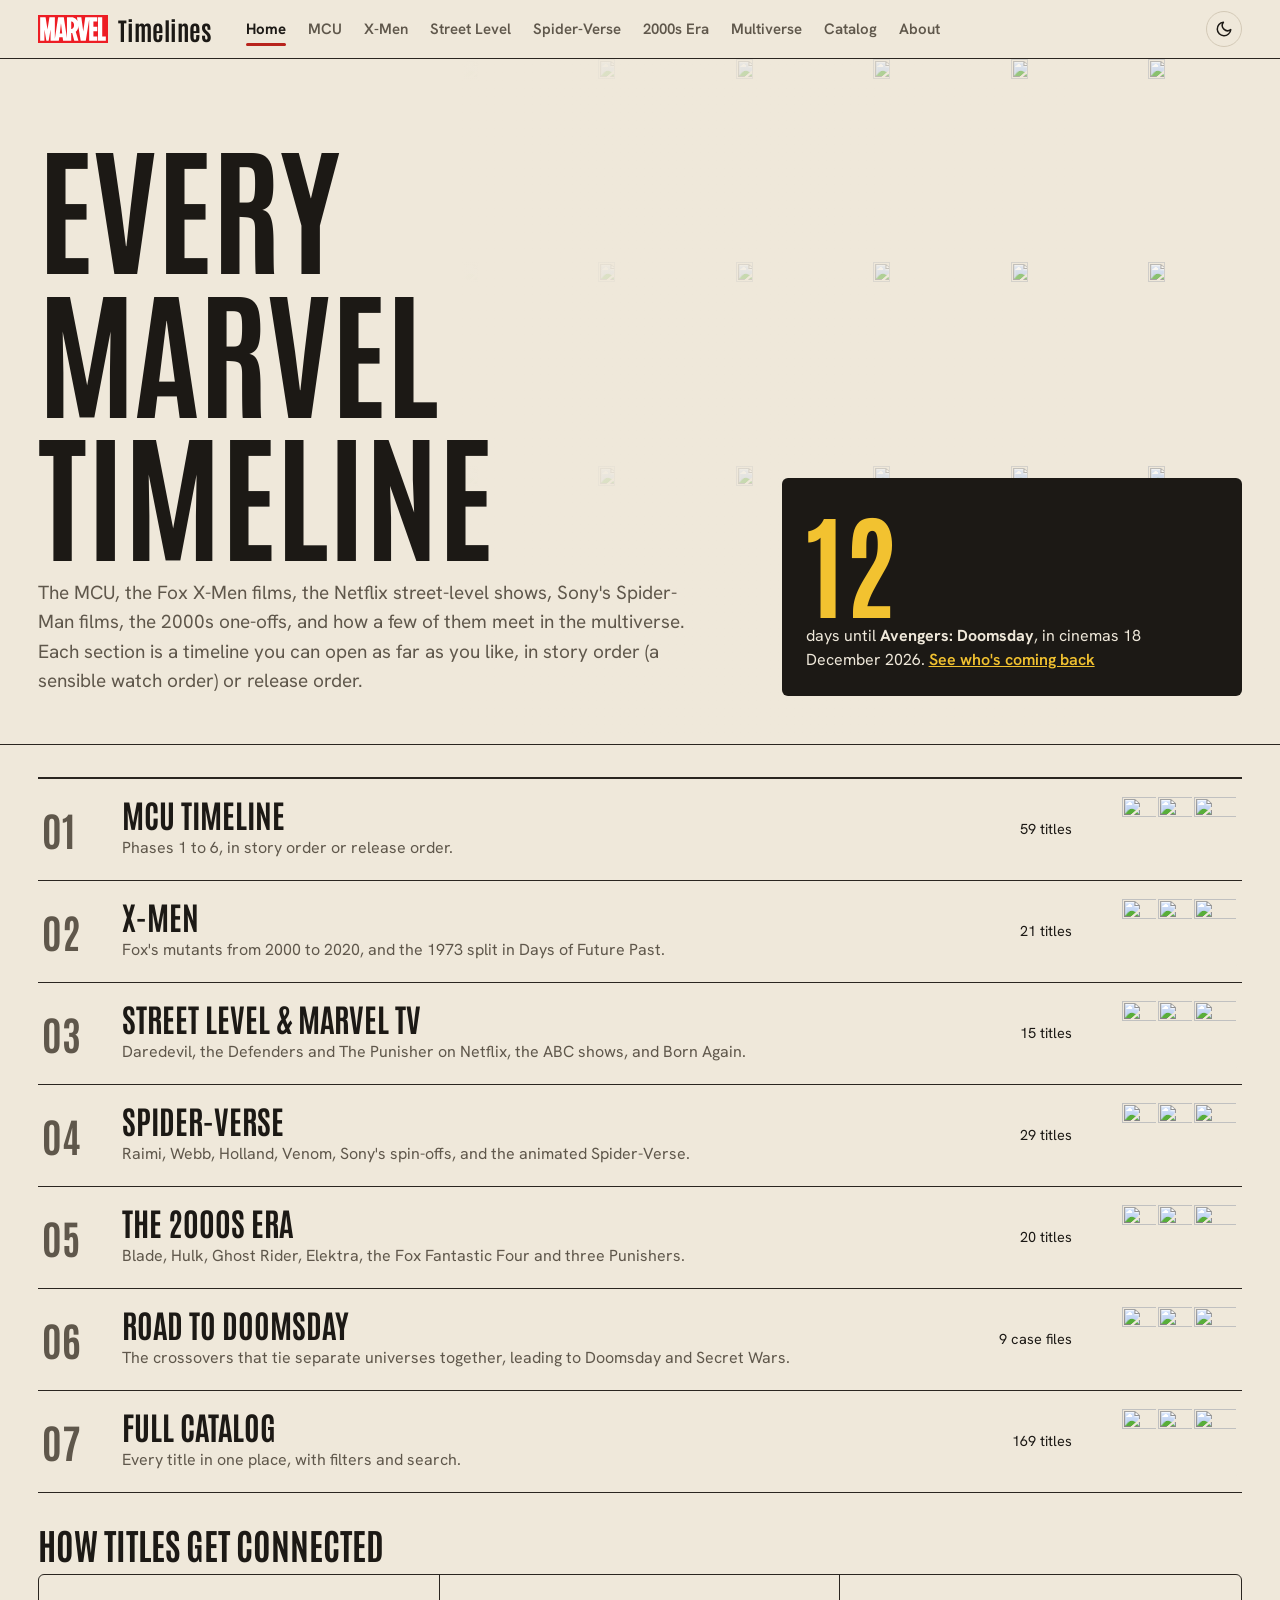
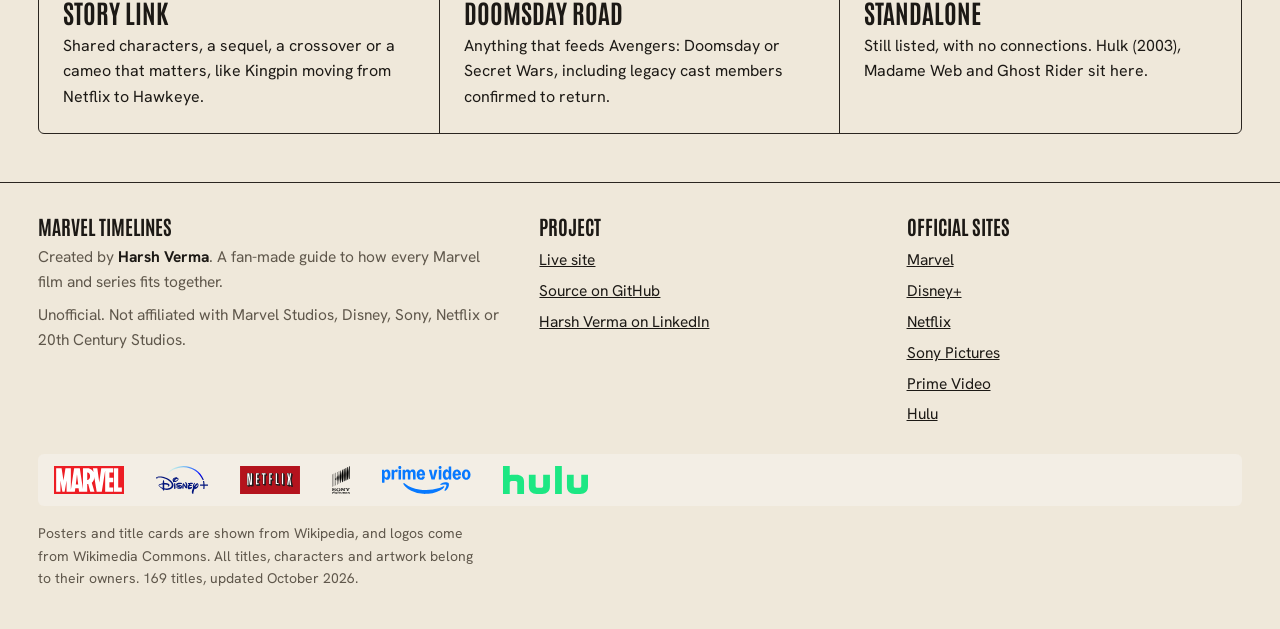
==== commit d57547ba: "Expand Marvel catalog and add character filters Adds 26 animated and legacy Marvel titles, character" ====
--- a/index.html
+++ b/index.html
@@ -9,6 +9,7 @@
 <link href="https://fonts.googleapis.com/css2?family=Antonio:wght@500;700&family=Hanken+Grotesk:wght@400;500;600&display=swap" rel="stylesheet">
 <link rel="stylesheet" href="assets/style.css?v=13">
 <script>(function(){var m;try{m=localStorage.getItem("mode")}catch(e){}if(m==="dark"||(!m&&matchMedia("(prefers-color-scheme: dark)").matches))document.documentElement.dataset.mode="dark"})()</script>
+
 
 
 
@@ -73,9 +74,9 @@
   <a href="https://www.linkedin.com/in/harsh-verma007/">Harsh Verma on LinkedIn</a></p>
   <p>Official sites: <a href="https://www.marvel.com">Marvel</a> · <a href="https://www.disneyplus.com">Disney+</a> ·
   <a href="https://www.netflix.com">Netflix</a> · <a href="https://www.sonypictures.com">Sony Pictures</a></p></footer><!-- static:end --></div>
-<script src="assets/data.js?v=3"></script>
-<script src="assets/media.js?v=5"></script>
-<script src="assets/app.js?v=6"></script>
+<script src="assets/data.js?v=4"></script>
+<script src="assets/media.js?v=6"></script>
+<script src="assets/app.js?v=7"></script>
 <script src="assets/home.js?v=3"></script>
 </body>
 </html>
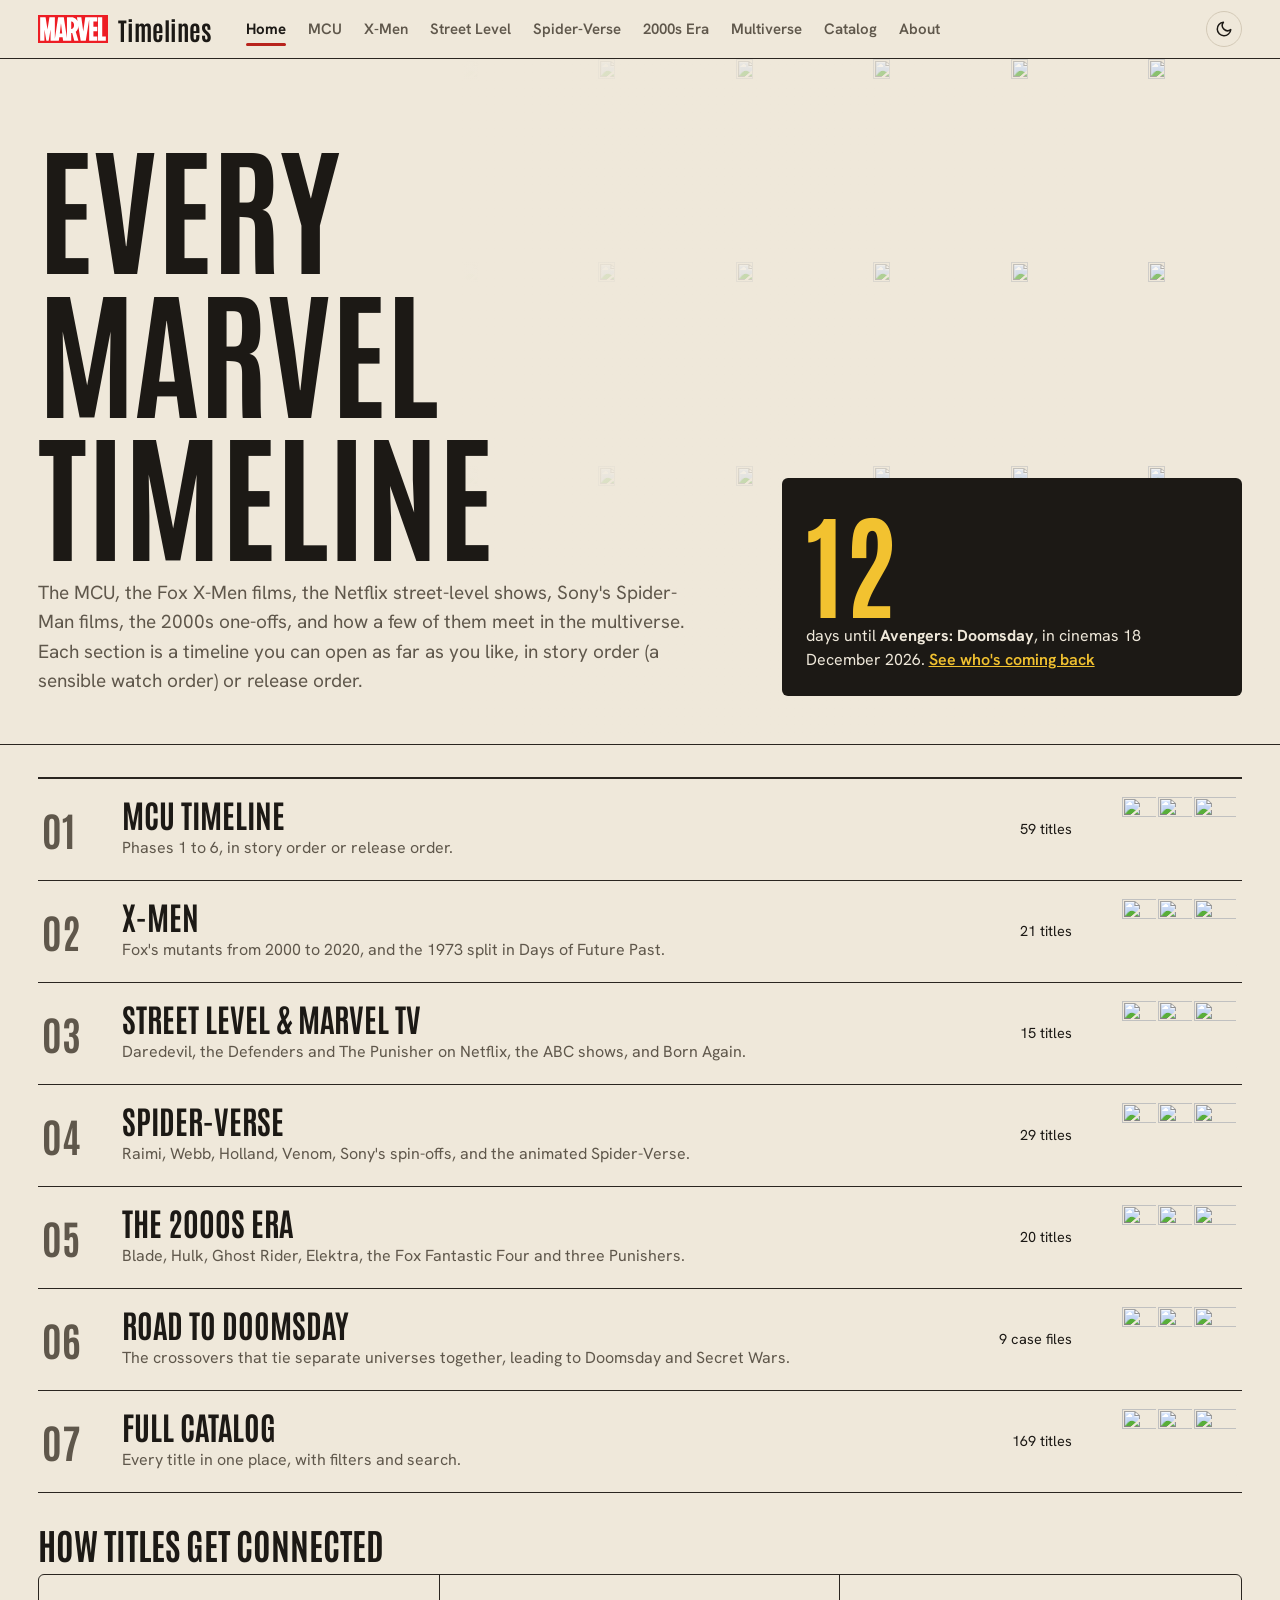
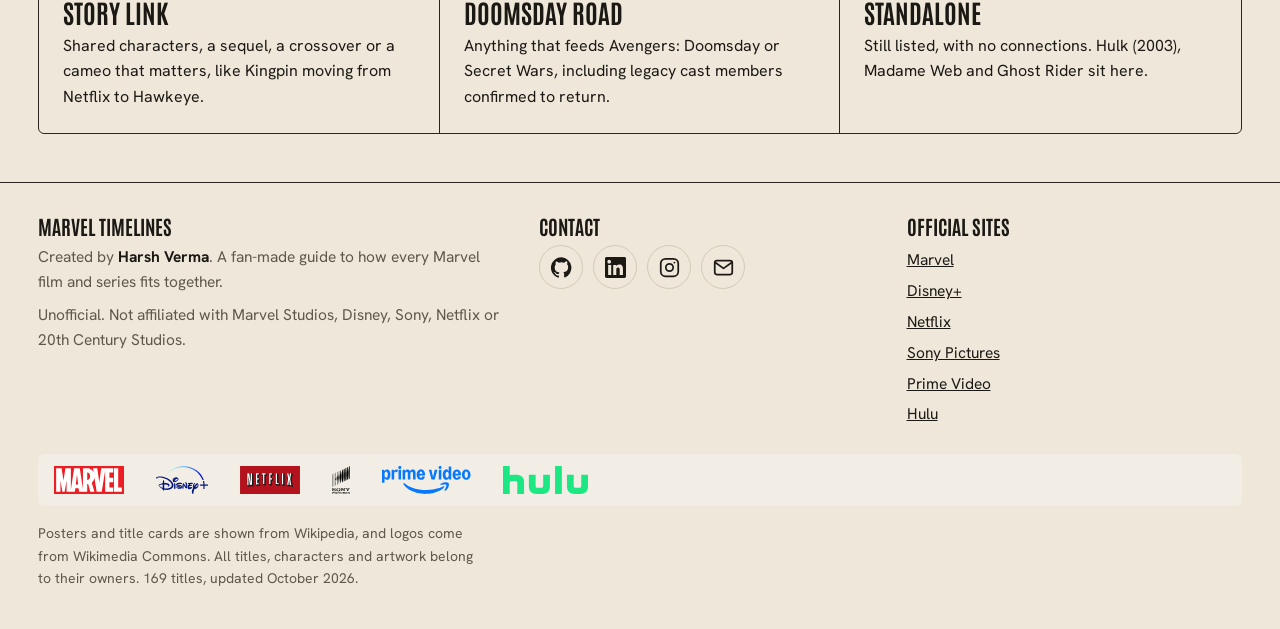
==== commit fde16c0f: "Add social contact links and icons Adds Instagram and email contact options, inline social icons, up" ====
--- a/index.html
+++ b/index.html
@@ -7,8 +7,9 @@
 <meta name="description" content="Every Marvel watch order in one place: the MCU, Fox X-Men, Netflix shows, Sony's Spider-Man films and the road to Avengers: Doomsday, as timelines.">
 <link rel="preconnect" href="https://fonts.googleapis.com"><link rel="preconnect" href="https://fonts.gstatic.com" crossorigin>
 <link href="https://fonts.googleapis.com/css2?family=Antonio:wght@500;700&family=Hanken+Grotesk:wght@400;500;600&display=swap" rel="stylesheet">
-<link rel="stylesheet" href="assets/style.css?v=13">
+<link rel="stylesheet" href="assets/style.css?v=14">
 <script>(function(){var m;try{m=localStorage.getItem("mode")}catch(e){}if(m==="dark"||(!m&&matchMedia("(prefers-color-scheme: dark)").matches))document.documentElement.dataset.mode="dark"})()</script>
+
 
 
 
@@ -32,7 +33,7 @@
 <meta property="og:url" content="https://marvel.harver.in/"><meta property="og:image" content="https://marvel.harver.in/assets/share.jpg">
 <meta property="og:image:width" content="1200"><meta property="og:image:height" content="630">
 <meta name="twitter:card" content="summary_large_image">
-<script type="application/ld+json">{"@context":"https://schema.org","@graph":[{"@type":"WebSite","@id":"https://marvel.harver.in/#website","url":"https://marvel.harver.in/","name":"Marvel Timelines","inLanguage":"en","description":"Every Marvel watch order in one place: the MCU, Fox X-Men, Netflix shows, Sony's Spider-Man films and the road to Avengers: Doomsday, as timelines.","author":{"@type":"Person","name":"Harsh Verma","url":"https://www.linkedin.com/in/harsh-verma007/","sameAs":["https://www.linkedin.com/in/harsh-verma007/","https://github.com/HarshReaver"]},"publisher":{"@type":"Person","name":"Harsh Verma","url":"https://www.linkedin.com/in/harsh-verma007/","sameAs":["https://www.linkedin.com/in/harsh-verma007/","https://github.com/HarshReaver"]}},{"@type":"ItemList","name":"Marvel Timelines sections","itemListElement":[{"@type":"ListItem","position":1,"name":"MCU Timeline: Watch Order in Story & Release Order","url":"https://marvel.harver.in/mcu.html"},{"@type":"ListItem","position":2,"name":"X-Men Movies in Order: Both Fox Timelines Explained","url":"https://marvel.harver.in/xmen.html"},{"@type":"ListItem","position":3,"name":"Daredevil, Punisher & Marvel Netflix Shows in Order","url":"https://marvel.harver.in/street-level.html"},{"@type":"ListItem","position":4,"name":"Spider-Man Movies in Order: Every Spider-Verse Timeline","url":"https://marvel.harver.in/spider-verse.html"},{"@type":"ListItem","position":5,"name":"2000s Marvel Movies: Blade, Hulk, Ghost Rider & More","url":"https://marvel.harver.in/legacy.html"},{"@type":"ListItem","position":6,"name":"Road to Avengers: Doomsday & Secret Wars Explained","url":"https://marvel.harver.in/multiverse.html"},{"@type":"ListItem","position":7,"name":"Every Marvel Movie & Series: Full Catalog with Filters","url":"https://marvel.harver.in/catalog.html"},{"@type":"ListItem","position":8,"name":"About Marvel Timelines: How the Watch Orders Work","url":"https://marvel.harver.in/about.html"}]}]}</script>
+<script type="application/ld+json">{"@context":"https://schema.org","@graph":[{"@type":"WebSite","@id":"https://marvel.harver.in/#website","url":"https://marvel.harver.in/","name":"Marvel Timelines","inLanguage":"en","description":"Every Marvel watch order in one place: the MCU, Fox X-Men, Netflix shows, Sony's Spider-Man films and the road to Avengers: Doomsday, as timelines.","author":{"@type":"Person","name":"Harsh Verma","url":"https://www.linkedin.com/in/harsh-verma007/","sameAs":["https://www.linkedin.com/in/harsh-verma007/","https://github.com/HarshReaver","https://www.instagram.com/harsvrrrr/"]},"publisher":{"@type":"Person","name":"Harsh Verma","url":"https://www.linkedin.com/in/harsh-verma007/","sameAs":["https://www.linkedin.com/in/harsh-verma007/","https://github.com/HarshReaver","https://www.instagram.com/harsvrrrr/"]}},{"@type":"ItemList","name":"Marvel Timelines sections","itemListElement":[{"@type":"ListItem","position":1,"name":"MCU Timeline: Watch Order in Story & Release Order","url":"https://marvel.harver.in/mcu.html"},{"@type":"ListItem","position":2,"name":"X-Men Movies in Order: Both Fox Timelines Explained","url":"https://marvel.harver.in/xmen.html"},{"@type":"ListItem","position":3,"name":"Daredevil, Punisher & Marvel Netflix Shows in Order","url":"https://marvel.harver.in/street-level.html"},{"@type":"ListItem","position":4,"name":"Spider-Man Movies in Order: Every Spider-Verse Timeline","url":"https://marvel.harver.in/spider-verse.html"},{"@type":"ListItem","position":5,"name":"2000s Marvel Movies: Blade, Hulk, Ghost Rider & More","url":"https://marvel.harver.in/legacy.html"},{"@type":"ListItem","position":6,"name":"Road to Avengers: Doomsday & Secret Wars Explained","url":"https://marvel.harver.in/multiverse.html"},{"@type":"ListItem","position":7,"name":"Every Marvel Movie & Series: Full Catalog with Filters","url":"https://marvel.harver.in/catalog.html"},{"@type":"ListItem","position":8,"name":"About Marvel Timelines: How the Watch Orders Work","url":"https://marvel.harver.in/about.html"}]}]}</script>
 <!-- seo:end -->
 </head>
 <body data-page="home">
@@ -71,12 +72,13 @@
 </main>
 <div id="site-foot"><!-- static:start --><footer><p>Marvel Timelines, a fan-made guide by Harsh Verma.
   <a href="https://marvel.harver.in/">marvel.harver.in</a> · <a href="https://github.com/HarshReaver/Marvel-Timelines">Source on GitHub</a> ·
-  <a href="https://www.linkedin.com/in/harsh-verma007/">Harsh Verma on LinkedIn</a></p>
+  <a href="https://www.linkedin.com/in/harsh-verma007/">Harsh Verma on LinkedIn</a> ·
+  <a href="https://www.instagram.com/harsvrrrr/">Instagram</a></p>
   <p>Official sites: <a href="https://www.marvel.com">Marvel</a> · <a href="https://www.disneyplus.com">Disney+</a> ·
   <a href="https://www.netflix.com">Netflix</a> · <a href="https://www.sonypictures.com">Sony Pictures</a></p></footer><!-- static:end --></div>
 <script src="assets/data.js?v=4"></script>
 <script src="assets/media.js?v=6"></script>
-<script src="assets/app.js?v=7"></script>
+<script src="assets/app.js?v=9"></script>
 <script src="assets/home.js?v=3"></script>
 </body>
 </html>
--- a/assets/style.css
+++ b/assets/style.css
@@ -263,6 +263,10 @@
 .foot a{display:block;padding:3px 0;color:var(--ink)}
 .foot p{margin:0 0 var(--s2);max-width:56ch}
 .foot b{color:var(--ink)}
+.foot-social{display:flex;flex-wrap:wrap;gap:10px;margin-top:var(--s1)}
+.foot .foot-social a{display:grid;place-items:center;width:44px;height:44px;padding:0;border:1px solid var(--rule);border-radius:50%;color:var(--ink);transition:color .15s,border-color .15s,transform .15s}
+.foot .foot-social a:hover{color:var(--accent);border-color:var(--accent);transform:translateY(-2px)}
+.foot-social svg{width:21px;height:21px}
 .foot-logos{display:flex;flex-wrap:wrap;align-items:center;gap:var(--s3) var(--s6);margin-top:var(--s5);padding:var(--s3) var(--s4);background:var(--strip);border-radius:6px}
 .foot-logos a{display:block;padding:0}
 .foot-logos img{height:28px;width:auto;display:block}
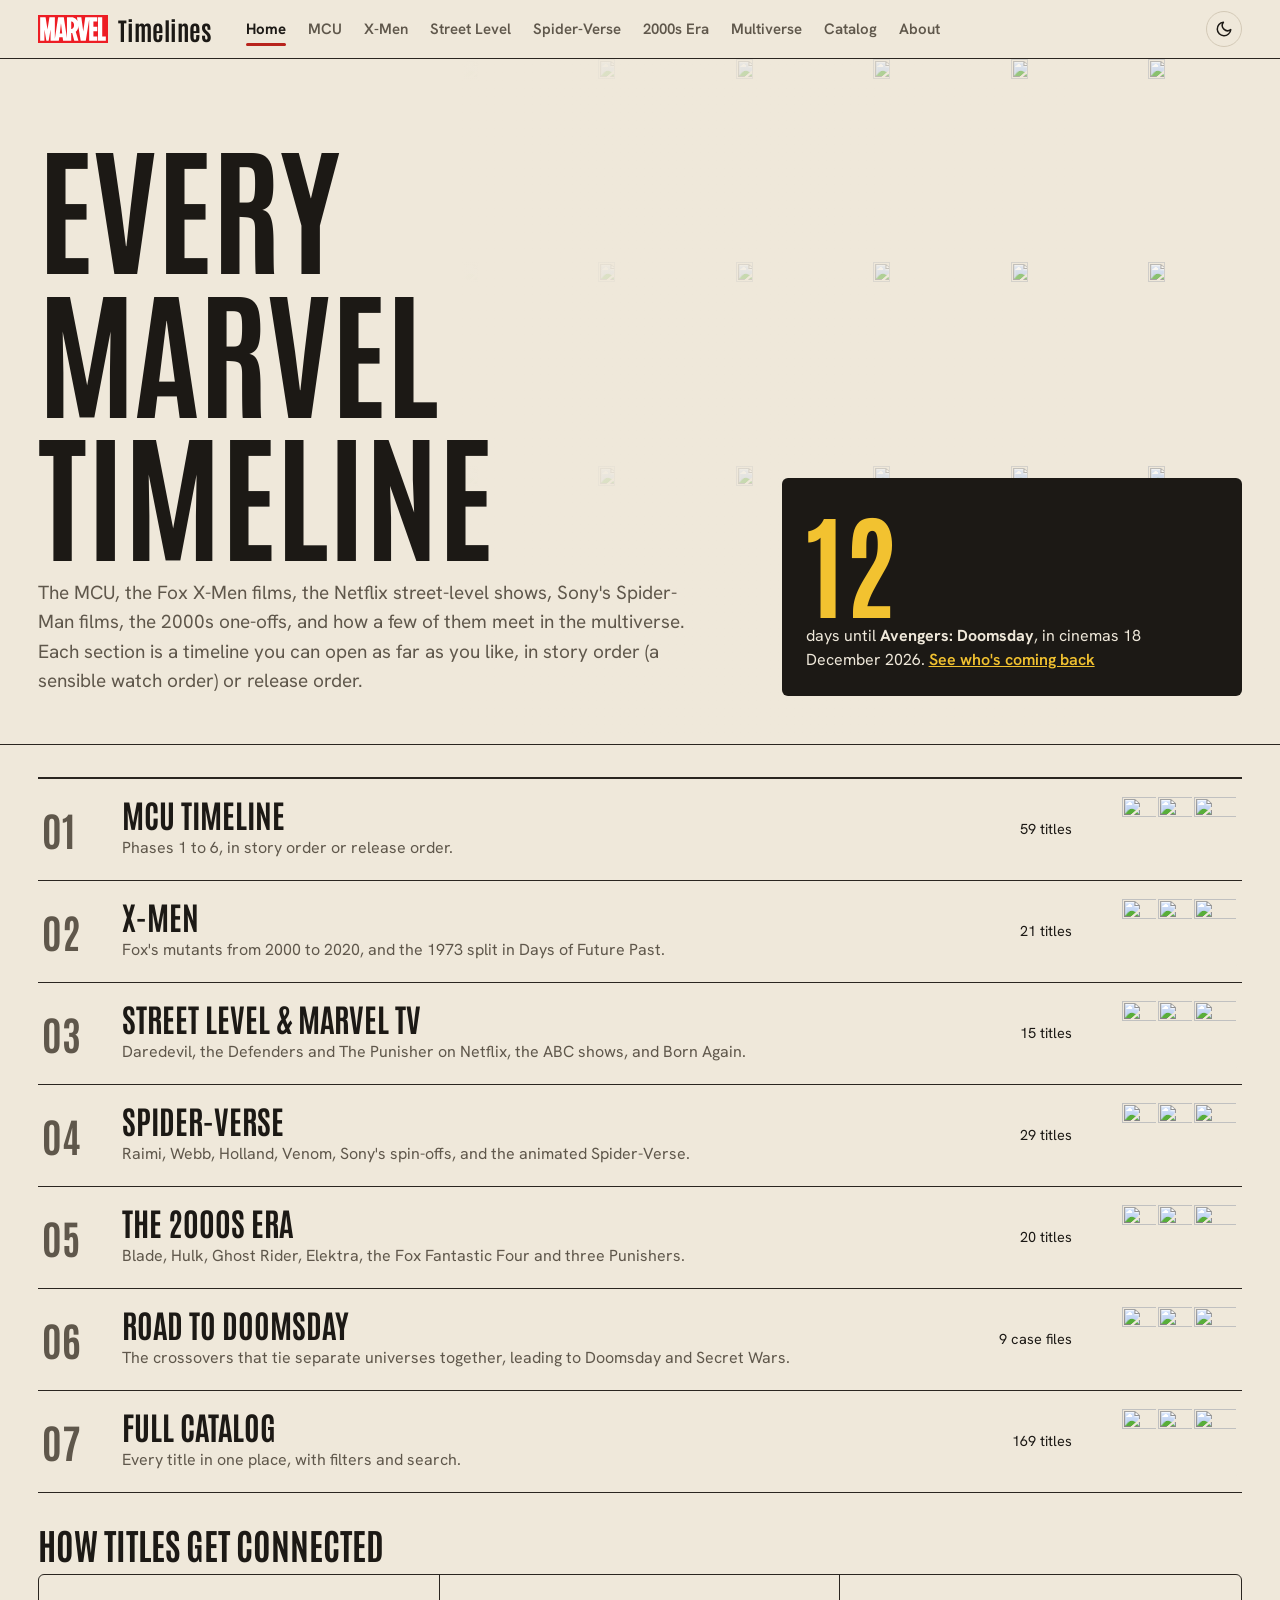
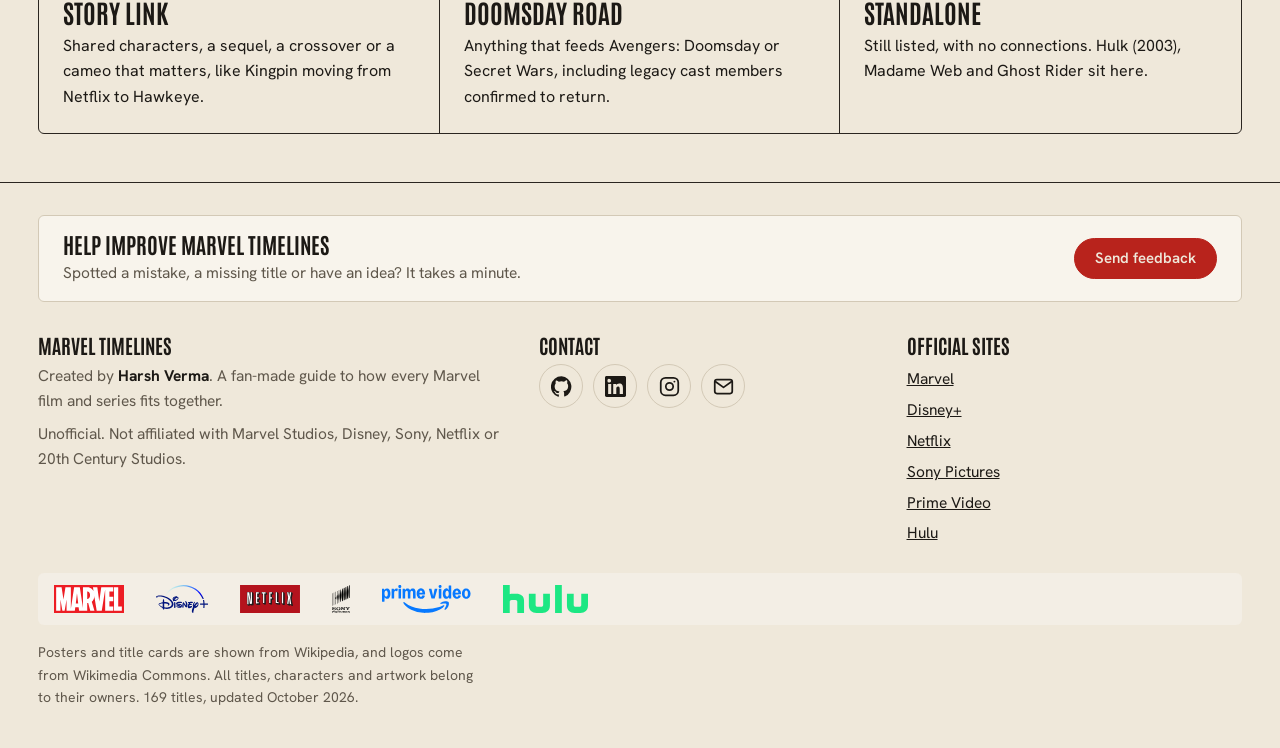
==== commit cf41cdec: "Add site feedback form Adds a footer feedback dialog with topic, rating, message, email, validation," ====
--- a/index.html
+++ b/index.html
@@ -7,7 +7,7 @@
 <meta name="description" content="Every Marvel watch order in one place: the MCU, Fox X-Men, Netflix shows, Sony's Spider-Man films and the road to Avengers: Doomsday, as timelines.">
 <link rel="preconnect" href="https://fonts.googleapis.com"><link rel="preconnect" href="https://fonts.gstatic.com" crossorigin>
 <link href="https://fonts.googleapis.com/css2?family=Antonio:wght@500;700&family=Hanken+Grotesk:wght@400;500;600&display=swap" rel="stylesheet">
-<link rel="stylesheet" href="assets/style.css?v=14">
+<link rel="stylesheet" href="assets/style.css?v=15">
 <script>(function(){var m;try{m=localStorage.getItem("mode")}catch(e){}if(m==="dark"||(!m&&matchMedia("(prefers-color-scheme: dark)").matches))document.documentElement.dataset.mode="dark"})()</script>
 
 
@@ -78,7 +78,7 @@
   <a href="https://www.netflix.com">Netflix</a> · <a href="https://www.sonypictures.com">Sony Pictures</a></p></footer><!-- static:end --></div>
 <script src="assets/data.js?v=4"></script>
 <script src="assets/media.js?v=6"></script>
-<script src="assets/app.js?v=9"></script>
+<script src="assets/app.js?v=10"></script>
 <script src="assets/home.js?v=3"></script>
 </body>
 </html>
--- a/assets/style.css
+++ b/assets/style.css
@@ -263,6 +263,31 @@
 .foot a{display:block;padding:3px 0;color:var(--ink)}
 .foot p{margin:0 0 var(--s2);max-width:56ch}
 .foot b{color:var(--ink)}
+.foot-fb{display:flex;flex-wrap:wrap;align-items:center;justify-content:space-between;gap:var(--s3) var(--s5);padding:var(--s4) var(--s5);margin-bottom:var(--s6);border:1px solid var(--rule);border-radius:6px;background:var(--paper)}
+.foot-fb b{display:block;font:700 22px/1.1 var(--display);text-transform:uppercase;color:var(--ink);margin-bottom:4px}
+.foot-fb button,.fb-send{font:600 15px/1 var(--body);padding:12px 20px;border-radius:999px;border:1.5px solid var(--accent);background:var(--accent);color:var(--bg);cursor:pointer;transition:filter .15s,transform .15s}
+.foot-fb button:hover,.fb-send:hover{filter:brightness(1.1);transform:translateY(-1px)}
+.fb-send:disabled{opacity:.6;cursor:wait;transform:none}
+/* feedback dialog */
+dialog.fb{max-width:520px}
+.fb-top{padding:var(--s5) var(--s5) var(--s4);border-bottom:1px solid var(--rule);position:relative}
+.fb-top h3{font-size:32px;text-transform:uppercase;padding-right:44px}
+.fb-top p{margin:6px 0 0;color:var(--muted);font-size:15px}
+.fb-body{display:grid;gap:var(--s4);padding:var(--s4) var(--s5) var(--s5)}
+.fb-body[hidden]{display:none}
+.fb-body label,.fb-rate legend{display:grid;gap:6px;font-weight:600;font-size:15px}
+.fb-body small{font-weight:400;color:var(--muted)}
+.fb-rate{border:0;padding:0;margin:0}
+.fb-rate legend{margin-bottom:6px}
+.fb-body select,.fb-body textarea,.fb-body input[type=email]{font:15px/1.4 var(--body);padding:10px 12px;border:1.5px solid var(--line);border-radius:6px;background:var(--bg);color:var(--ink);width:100%}
+.fb-body textarea{resize:vertical;min-height:110px}
+.fb-body :is(select,textarea,input):focus-visible{outline:2px solid var(--accent);outline-offset:1px}
+.fb-hp{position:absolute;left:-9999px;width:1px;height:1px;opacity:0}
+.fb-status{margin:0;font-size:14.5px;min-height:1.2em}
+.fb-status.err{color:#d23b3b}
+.fb-status.ok{color:var(--accent)}
+.fb-actions{display:flex;justify-content:flex-end}
+.fb-done p{margin:0;font-size:17px}
 .foot-social{display:flex;flex-wrap:wrap;gap:10px;margin-top:var(--s1)}
 .foot .foot-social a{display:grid;place-items:center;width:44px;height:44px;padding:0;border:1px solid var(--rule);border-radius:50%;color:var(--ink);transition:color .15s,border-color .15s,transform .15s}
 .foot .foot-social a:hover{color:var(--accent);border-color:var(--accent);transform:translateY(-2px)}
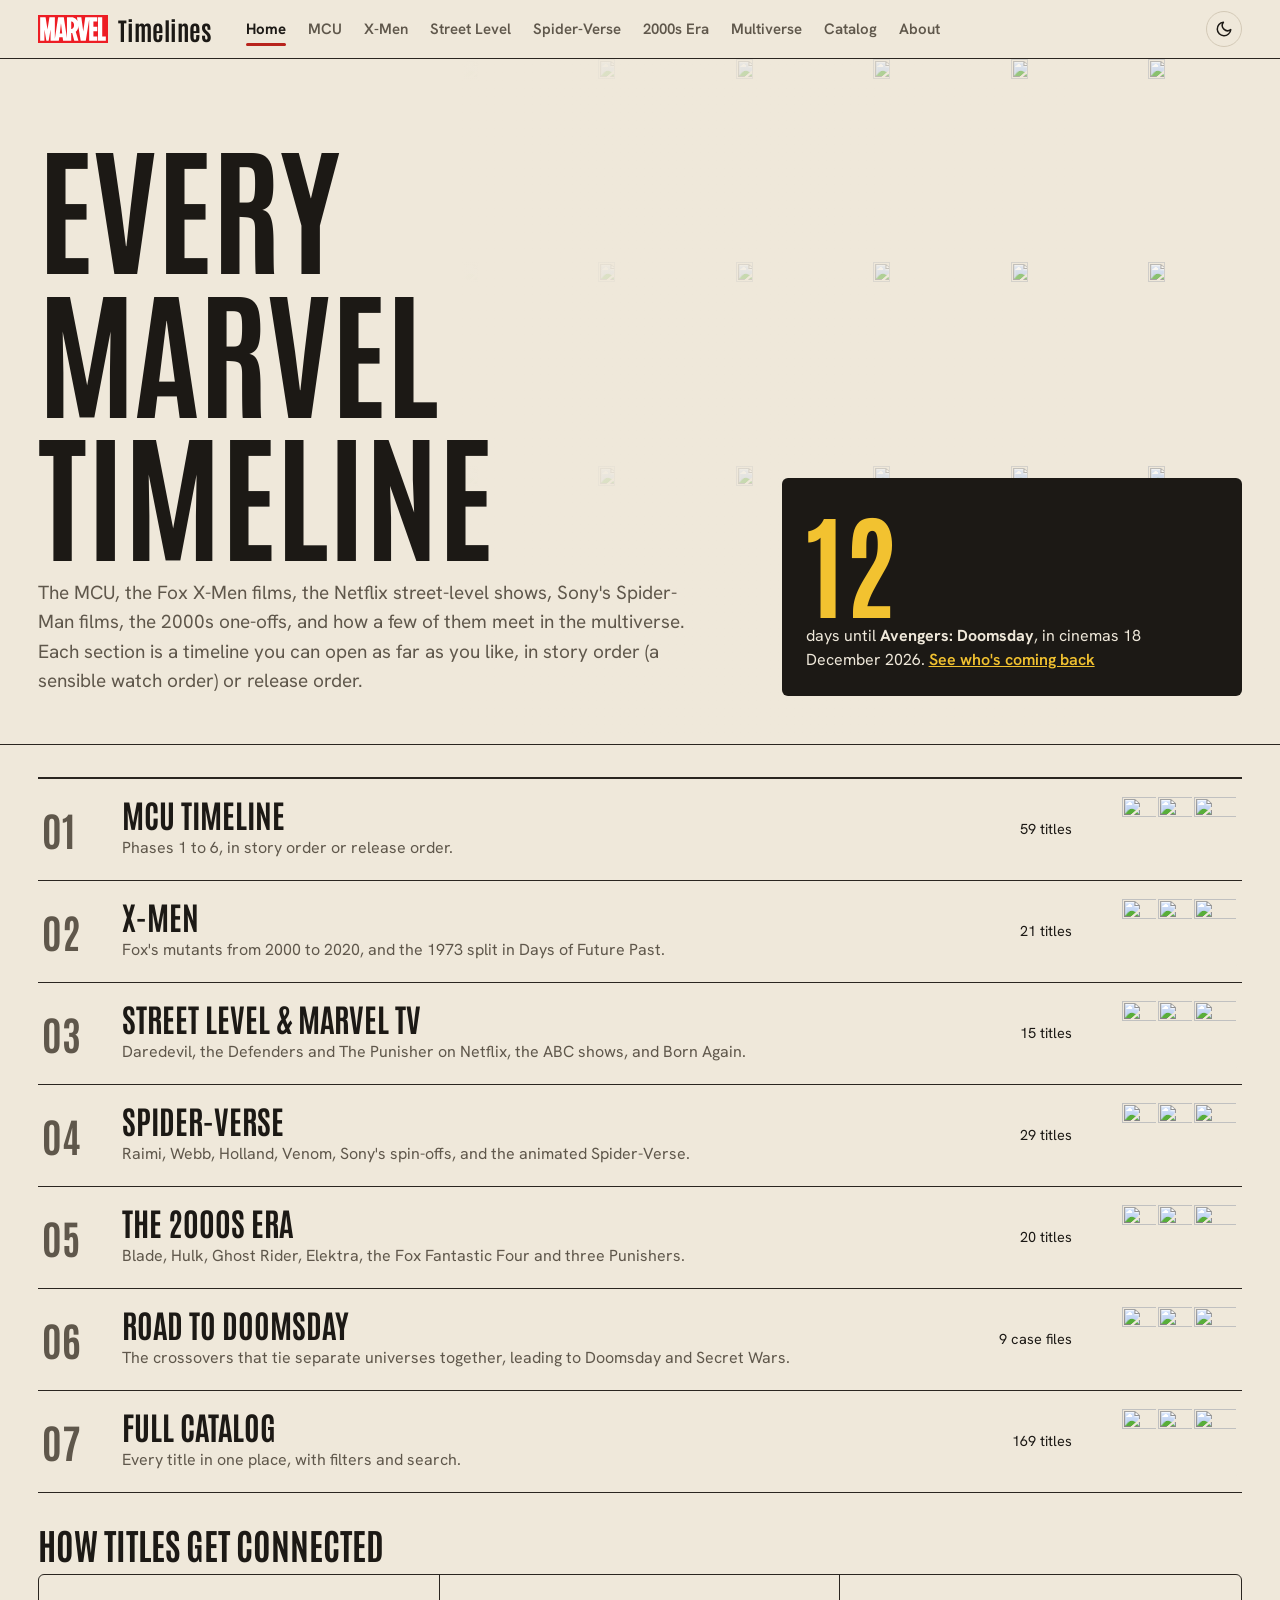
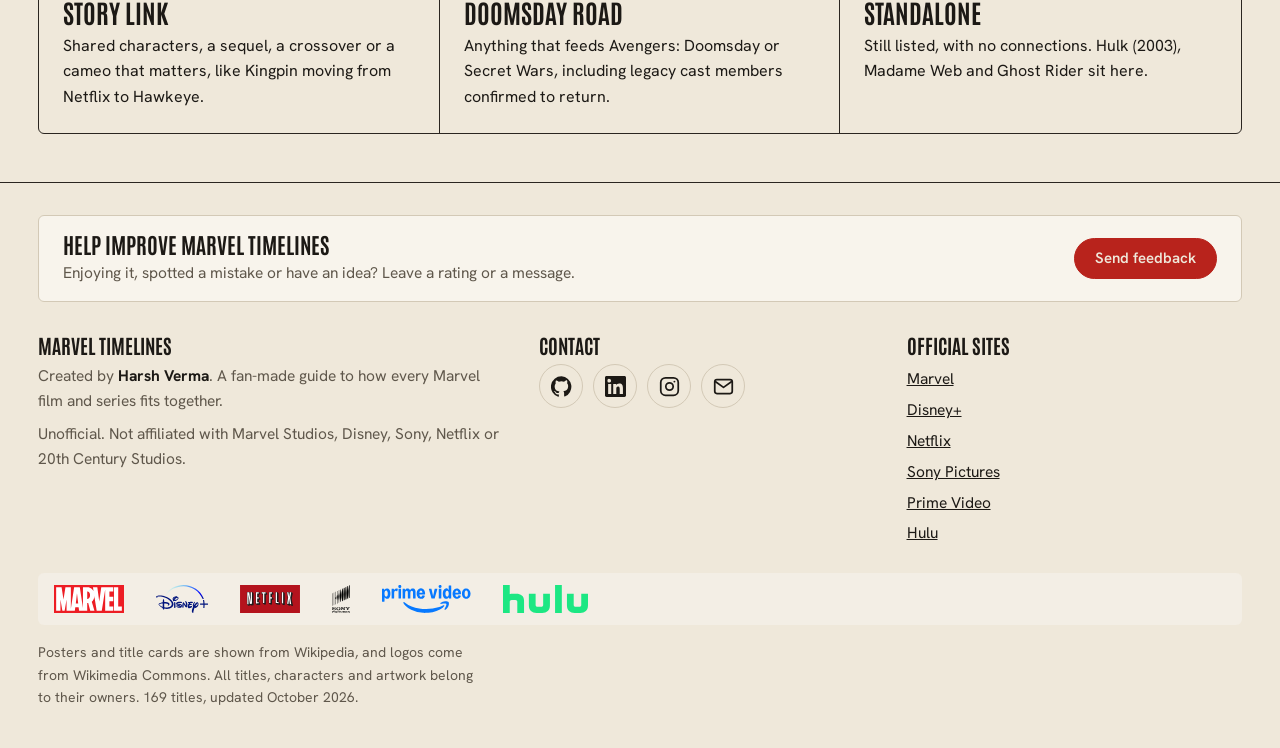
==== commit 16b46397: "Add star ratings to feedback form Enable Web3Forms feedback submission with 1–5 star ratings, option" ====
--- a/index.html
+++ b/index.html
@@ -7,7 +7,7 @@
 <meta name="description" content="Every Marvel watch order in one place: the MCU, Fox X-Men, Netflix shows, Sony's Spider-Man films and the road to Avengers: Doomsday, as timelines.">
 <link rel="preconnect" href="https://fonts.googleapis.com"><link rel="preconnect" href="https://fonts.gstatic.com" crossorigin>
 <link href="https://fonts.googleapis.com/css2?family=Antonio:wght@500;700&family=Hanken+Grotesk:wght@400;500;600&display=swap" rel="stylesheet">
-<link rel="stylesheet" href="assets/style.css?v=15">
+<link rel="stylesheet" href="assets/style.css?v=16">
 <script>(function(){var m;try{m=localStorage.getItem("mode")}catch(e){}if(m==="dark"||(!m&&matchMedia("(prefers-color-scheme: dark)").matches))document.documentElement.dataset.mode="dark"})()</script>
 
 
@@ -78,7 +78,7 @@
   <a href="https://www.netflix.com">Netflix</a> · <a href="https://www.sonypictures.com">Sony Pictures</a></p></footer><!-- static:end --></div>
 <script src="assets/data.js?v=4"></script>
 <script src="assets/media.js?v=6"></script>
-<script src="assets/app.js?v=10"></script>
+<script src="assets/app.js?v=12"></script>
 <script src="assets/home.js?v=3"></script>
 </body>
 </html>
--- a/assets/style.css
+++ b/assets/style.css
@@ -279,6 +279,13 @@
 .fb-body small{font-weight:400;color:var(--muted)}
 .fb-rate{border:0;padding:0;margin:0}
 .fb-rate legend{margin-bottom:6px}
+.fb-stars{display:flex;align-items:center;gap:2px}
+.fb-stars button{background:none;border:0;padding:3px;cursor:pointer;line-height:0;border-radius:6px;transition:transform .12s}
+.fb-stars button:hover{transform:scale(1.15)}
+.fb-stars button:focus-visible{outline:2px solid var(--accent);outline-offset:1px}
+.fb-stars svg{width:34px;height:34px;fill:none;stroke:var(--muted);stroke-width:1.5;stroke-linejoin:round;transition:fill .12s,stroke .12s}
+.fb-stars button.on svg{fill:#f5b301;stroke:#d99a00}
+.fb-star-word{margin-left:10px;font-weight:600;font-size:15px;color:var(--muted)}
 .fb-body select,.fb-body textarea,.fb-body input[type=email]{font:15px/1.4 var(--body);padding:10px 12px;border:1.5px solid var(--line);border-radius:6px;background:var(--bg);color:var(--ink);width:100%}
 .fb-body textarea{resize:vertical;min-height:110px}
 .fb-body :is(select,textarea,input):focus-visible{outline:2px solid var(--accent);outline-offset:1px}
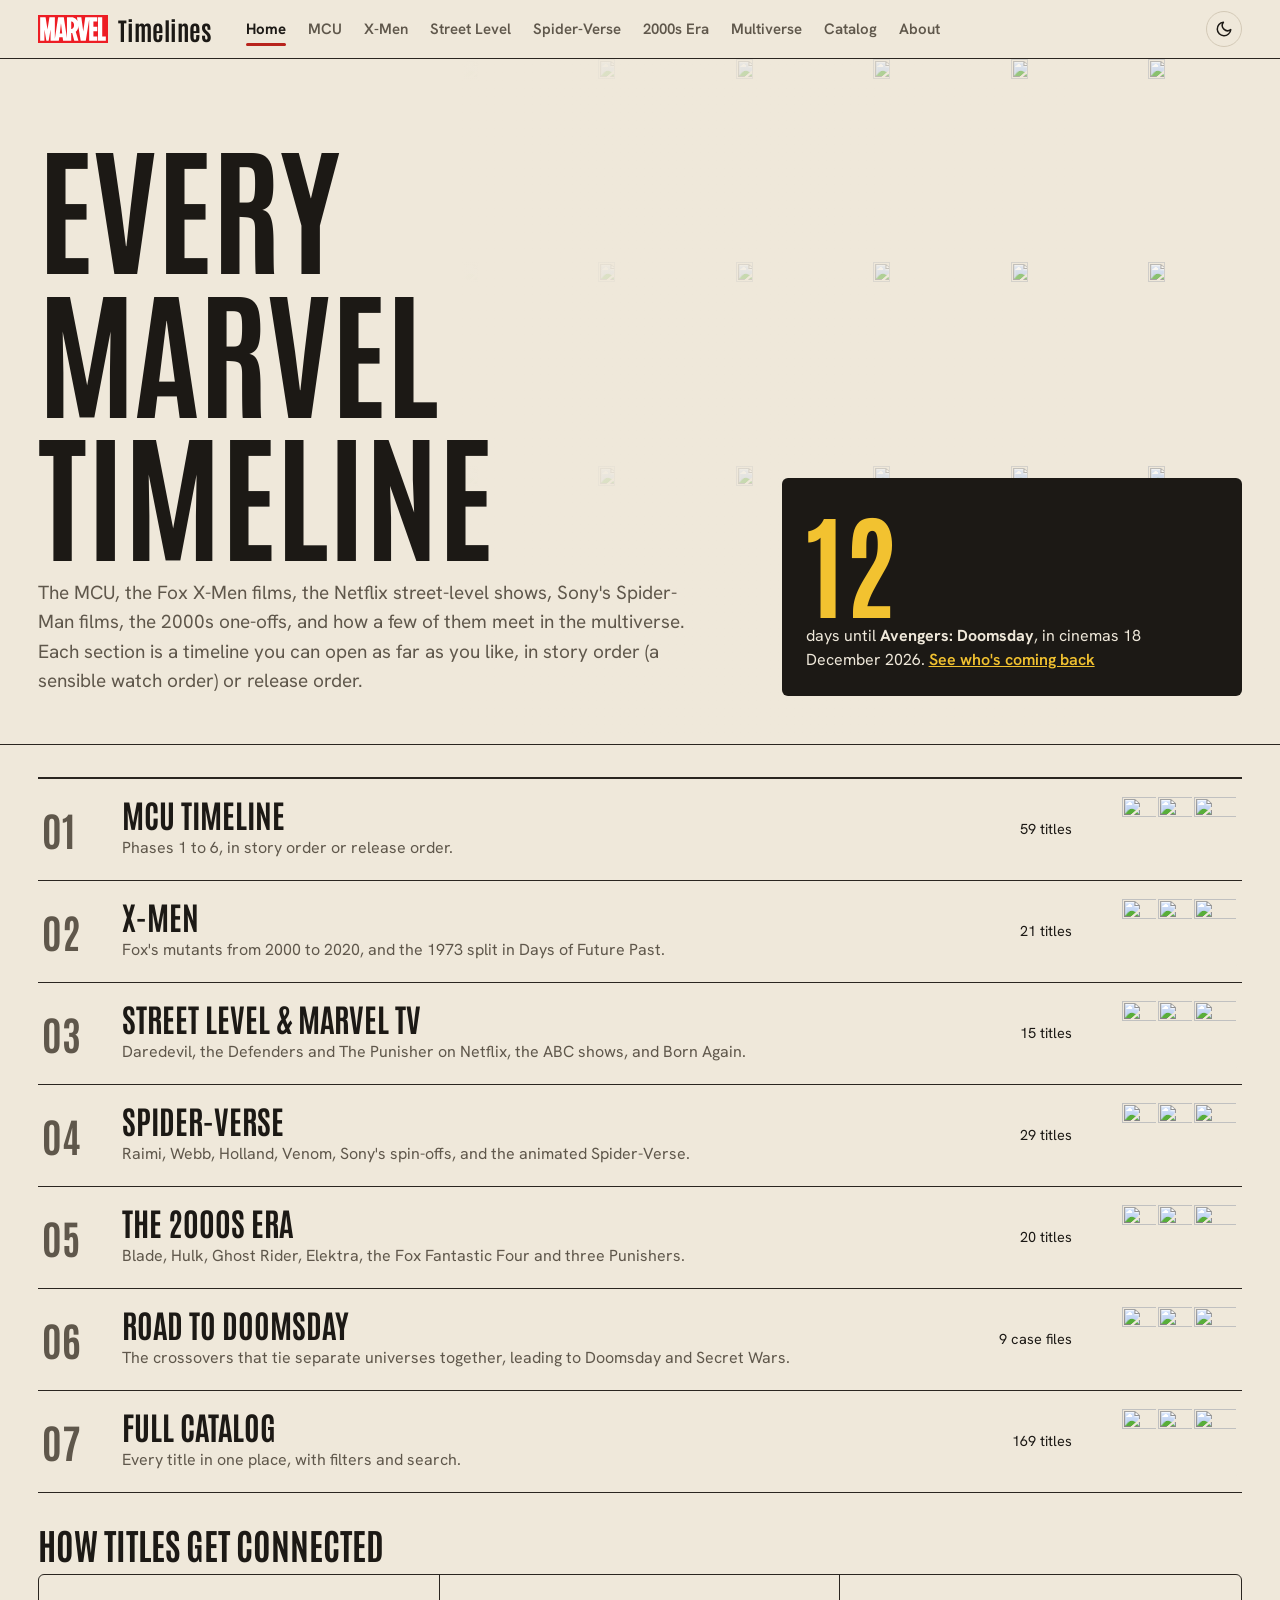
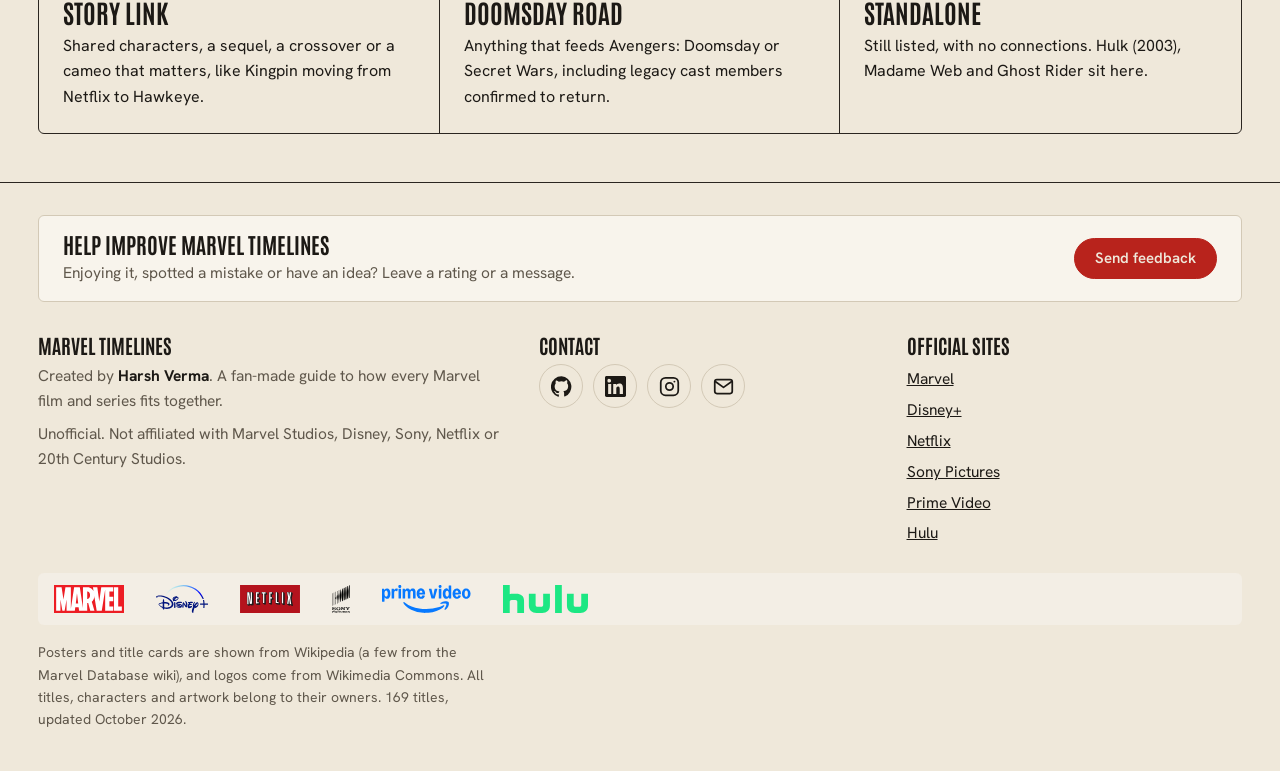
==== commit 4f4239d0: "Add animated Marvel film posters Add local posters for six animated Marvel films, update media metad" ====
--- a/index.html
+++ b/index.html
@@ -76,9 +76,9 @@
   <a href="https://www.instagram.com/harsvrrrr/">Instagram</a></p>
   <p>Official sites: <a href="https://www.marvel.com">Marvel</a> · <a href="https://www.disneyplus.com">Disney+</a> ·
   <a href="https://www.netflix.com">Netflix</a> · <a href="https://www.sonypictures.com">Sony Pictures</a></p></footer><!-- static:end --></div>
-<script src="assets/data.js?v=4"></script>
-<script src="assets/media.js?v=6"></script>
-<script src="assets/app.js?v=12"></script>
+<script src="assets/data.js?v=5"></script>
+<script src="assets/media.js?v=7"></script>
+<script src="assets/app.js?v=13"></script>
 <script src="assets/home.js?v=3"></script>
 </body>
 </html>
